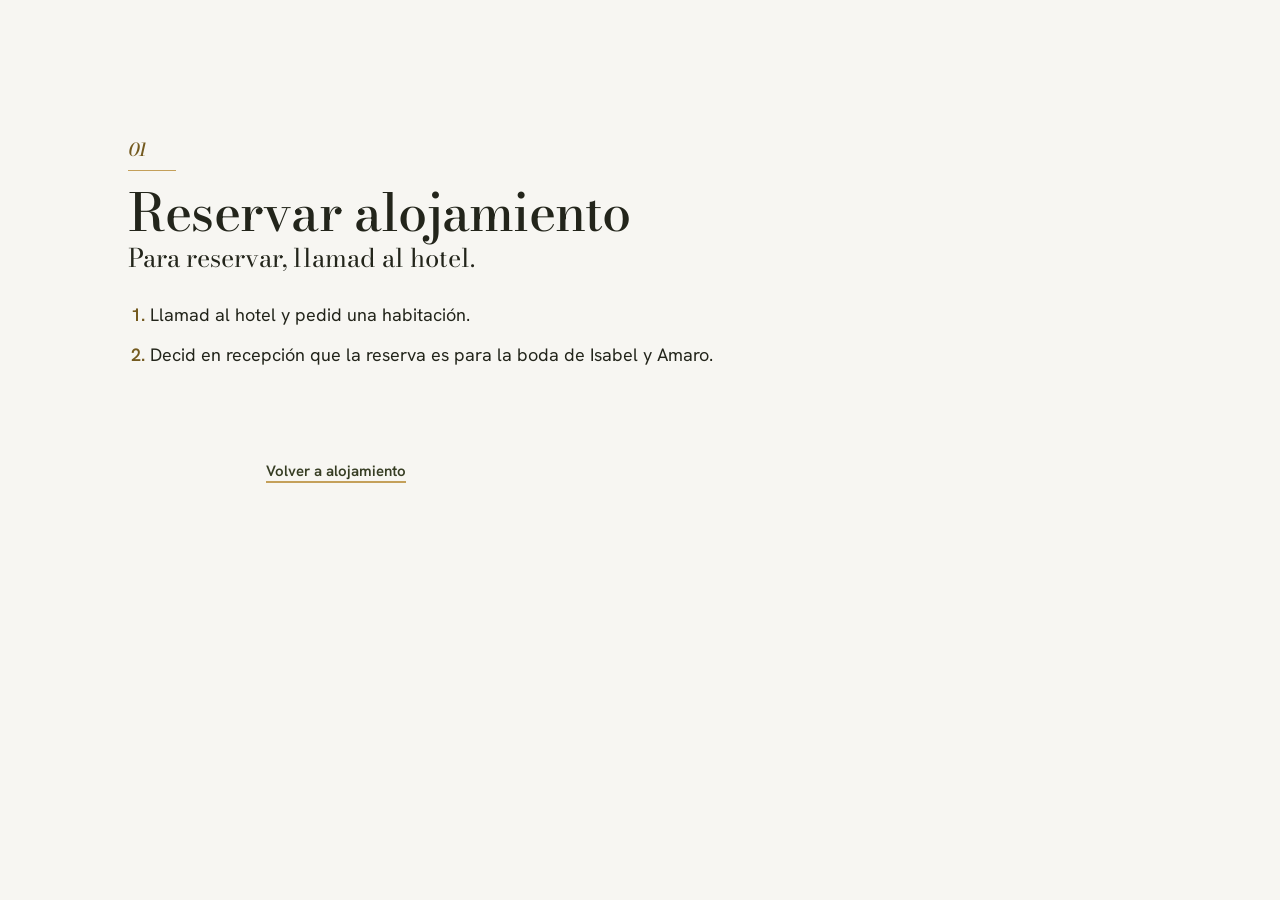
==== reservar.html @ d69db16b "Reservar: página con instrucciones para llamar al hotel; botón Reservar en las tarjetas de prueba" ====
<!doctype html>
<html lang="es">
<head>
<meta charset="utf-8">
<meta name="viewport" content="width=device-width, initial-scale=1, viewport-fit=cover">
<title>Reservar alojamiento · Isabel y Amaro</title>
<meta name="robots" content="noindex, nofollow">
<meta name="theme-color" content="#363d23">
<link rel="icon" href="assets/img/favicon.svg" type="image/svg+xml">
<link rel="preconnect" href="https://fonts.googleapis.com">
<link rel="preconnect" href="https://fonts.gstatic.com" crossorigin>
<link href="https://fonts.googleapis.com/css2?family=Bodoni+Moda:ital,opsz,wght@0,6..96,400..700;1,6..96,400..700&family=Hanken+Grotesk:wght@400;500;600&display=swap" rel="stylesheet">
<link rel="stylesheet" href="assets/css/styles.css">
</head>
<body>
<main class="section">
  <div class="wrap">
    <header class="section__head">
      <h1 class="section__title">Reservar alojamiento</h1>
    </header>

    <div class="section__body">
      <div class="prose">
        <p class="prose__lead">Para reservar, llamad al hotel.</p>
        <ol class="reserva-pasos">
          <li>Llamad al hotel y pedid una habitación.</li>
          <li>Decid en recepción que la reserva es para la boda de Isabel y Amaro.</li>
        </ol>
      </div>

      <p class="rsvp__note"><a class="link" href="index.html#alojamiento">Volver a alojamiento</a></p>
    </div>
  </div>
</main>
</body>
</html>
---- assets/css/styles.css ----
/* ============================================================
   Isabel y Amaro · 2027
   Verde oliva, cal y oro viejo. Portada tipo invitación con un
   arco de inspiración nazarí; olivos como único ornamento.
   ============================================================ */

:root{
  color-scheme: light;

  /* Paleta */
  --olive:      #363d23;   /* verde oliva oscuro: portada, confirmación, pie */
  --olive-soft: #4a5231;
  --leaf:       #6b7442;   /* hojas de olivo sobre fondo claro */
  --leaf-light: #a9b27f;   /* hojas de olivo sobre fondo oscuro */
  --cal:        #f7f6f2;   /* cal blanca: fondo general */
  --cal-tint:   #eceae2;   /* bandas alternas */
  --ink:        #23251b;   /* texto */
  --muted:      #4f4f42;   /* texto secundario */
  --ivory:      #f7f1ea;   /* texto sobre oliva */
  --ivory-soft: #d6d2c0;   /* texto secundario sobre oliva */
  --gold:       #c4a05a;   /* oro viejo: filetes y detalles */
  --gold-light: #d4b46f;   /* oro para texto sobre oliva */
  --gold-text:  #745a1f;   /* oro para texto sobre cal */
  --line:       #d9d5c9;

  /* Tipografía */
  --display: "Bodoni Moda", "Didot", "Bodoni 72", Georgia, serif;
  --sans:    "Hanken Grotesk", system-ui, -apple-system, "Segoe UI", sans-serif;

  /* Escala tipográfica (editorial): Bodoni para titulares y cifras, Hanken para el resto.
     Seis pasos y nada más: etiqueta · pequeño · cuerpo · entradilla · título de ficha · sección */
  --fs-kicker: .8125rem;                          /* etiquetas en versalitas, Hanken 600 */
  --fs-sm:     .9375rem;                          /* notas, direcciones */
  --fs-body:   1.0625rem;                         /* texto corrido */
  --fs-lead:   clamp(1.3rem, 2.2vw, 1.6rem);      /* entradillas, Bodoni */
  --fs-h4:     clamp(1.3rem, 1.9vw, 1.5rem);      /* títulos de ficha, Bodoni */
  --fs-h3:     clamp(1.5rem, 2.4vw, 1.85rem);     /* subtítulos de grupo, Bodoni */
  --fs-h2:     clamp(2.25rem, 4.2vw, 3.25rem);    /* títulos de sección, Bodoni */
  --fs-figure: clamp(2rem, 3.4vw, 2.5rem);        /* horas y precios, Bodoni */
  --radius:    18px;

  /* Métrica */
  --wrap:   1120px;
  --gutter: clamp(1.25rem, 5vw, 3rem);
  --nav-h:  68px;
}

*,*::before,*::after{ box-sizing: border-box; }

html{ scroll-behavior: smooth; scroll-padding-top: var(--nav-h); }
@media (prefers-reduced-motion: reduce){ html{ scroll-behavior: auto; } }

/* Barra de desplazamiento: raíl oliva con tirador dorado, sin flechas */
html{ scrollbar-width: thin; scrollbar-color: var(--gold) var(--olive); }
::-webkit-scrollbar{ width: 9px; height: 9px; }
::-webkit-scrollbar-track{ background: var(--olive); }
::-webkit-scrollbar-thumb{
  background: var(--gold); border-radius: 999px;
  border: 2px solid var(--olive); min-height: 48px;
}
::-webkit-scrollbar-thumb:hover{ background: var(--gold-light); }
::-webkit-scrollbar-button{ display: none; height: 0; width: 0; }
::-webkit-scrollbar-corner{ background: var(--olive); }

body{
  margin: 0;
  background: var(--cal);
  color: var(--ink);
  font-family: var(--sans);
  font-size: 18px;
  line-height: 1.7;
  -webkit-font-smoothing: antialiased;
  text-rendering: optimizeLegibility;
}

img{ max-width: 100%; display: block; }
[hidden]{ display: none !important; }

h1,h2,h3,h4{ font-family: var(--display); font-weight: 500; margin: 0; }
p, ul, dl{ margin: 0; }

/* Bodoni Moda a tamaño óptico grande tiene trazos finísimos que desaparecen:
   fijamos un tamaño óptico bajo para que los remates sean más gruesos. */
h1,h2,h3,h4,.nav__brand,.hero__date,.nav__count strong,.nav__count-today,
.prose__lead,.section__sub,.venue__time,.stay__from strong,.prices dd,.prices__group > dt,
.gift__iban,.firma,.monogram__txt,.footer__names,.section__title::before{
  font-optical-sizing: none;
  font-variation-settings: "opsz" 11;
}
/* Cifras de forma uniforme: horas, precios y cuenta atrás alinean en columna */
.venue__time,.prices dd,.stay__from strong,.nav__count strong{ font-variant-numeric: lining-nums tabular-nums; }

/* Reducir movimiento: también las transiciones de color y giro */
@media (prefers-reduced-motion: reduce){
  *,*::before,*::after{ transition-duration: .01ms !important; animation-duration: .01ms !important; }
}

.sr-only{
  position: absolute; width: 1px; height: 1px; padding: 0; margin: -1px;
  overflow: hidden; clip: rect(0 0 0 0); white-space: nowrap; border: 0;
}

.skip-link{
  position: absolute; left: 1rem; top: -4rem; z-index: 100;
  background: var(--olive); color: #fff; padding: .75rem 1rem;
}
.skip-link:focus{ top: 1rem; }

:focus-visible{ outline: 2px solid var(--gold-text); outline-offset: 3px; }
.on-dark :focus-visible,
.nav:not(.is-stuck) :focus-visible{ outline-color: var(--gold); }

.wrap{ width: 100%; max-width: var(--wrap); margin-inline: auto; padding-inline: var(--gutter); }

/* ============================ NAV ============================ */
.nav{
  position: fixed; inset: 0 0 auto 0; z-index: 50;
  height: var(--nav-h);
  color: var(--ivory);
  border-bottom: 1px solid transparent;
  transition: background-color .3s ease, color .3s ease, border-color .3s ease;
}
.nav.is-stuck{
  background: rgba(247,246,242,.96);
  color: var(--ink);
  border-bottom-color: var(--line);
}
@supports (backdrop-filter: blur(8px)){
  .nav.is-stuck{ background: rgba(247,246,242,.85); backdrop-filter: blur(10px); }
}

.nav__inner{
  height: 100%; max-width: var(--wrap); margin-inline: auto; padding-inline: var(--gutter);
  display: flex; align-items: center; justify-content: space-between; gap: 1.5rem;
}
/* Escritorio: marca | contador + menú | botón. Columnas laterales iguales: el bloque
   central queda siempre en el centro exacto, aparezca o no el botón (que solo se ve
   tras la portada), y comparte línea base con la marca y el botón */
@media (min-width: 1200px){
  .nav__inner{
    display: grid; grid-template-columns: minmax(0, 1fr) auto minmax(0, 1fr);
    align-content: center; align-items: baseline; gap: 1.5rem;
  }
  .nav__inner .nav__right{ display: contents; }
  .nav__brand{ justify-self: start; }
  .nav__inner .nav__menu{ grid-column: 2; align-items: baseline; }
  .nav__cta{ grid-column: 3; justify-self: end; }
}
/* Con la cuenta atrás completa, la cabecera se ensancha para que todo quepa */
@media (min-width: 1360px){ .nav__inner{ max-width: 1360px; } }

.nav__brand{
  font-family: var(--display); font-size: 1.35rem;
  color: inherit; text-decoration: none; white-space: nowrap;
}
.nav__right{ display: flex; align-items: center; gap: 1.75rem; }
.nav__menu{ display: flex; gap: 1.75rem; }
.nav__menu a{
  color: inherit; text-decoration: none; font-size: .92rem; font-weight: 500; white-space: nowrap;
  padding-block: .35rem; border-bottom: 1px solid transparent;
  transition: border-color .2s ease;
}
.nav__menu a:hover,
.nav__menu a.is-active{ border-bottom-color: var(--gold); }

/* Confirmar asistencia, siempre a mano */
.nav__cta{
  color: inherit; text-decoration: none; white-space: nowrap;
  font-size: .88rem; font-weight: 600; letter-spacing: .02em;
  padding: .55rem 1.15rem; border: 1px solid var(--gold); border-radius: 2px;
  transition: background-color .2s ease, color .2s ease, border-color .2s ease, opacity .25s ease, visibility .25s;
}
.nav__cta:hover{ background: var(--gold); border-color: var(--gold); color: var(--olive); }
/* Mientras se ve el botón de la portada, el del menú se oculta para no repetirlo */
.nav.js-cta:not(.has-cta) .nav__cta{ opacity: 0; visibility: hidden; }
.nav.is-stuck .nav__cta{ background: var(--olive); border-color: var(--olive); color: var(--ivory); }
.nav.is-stuck .nav__cta:hover{ background: var(--olive-soft); border-color: var(--olive-soft); }

.nav__toggle{
  display: none; width: 44px; height: 44px; margin-right: -10px;
  background: none; border: 0; color: inherit; cursor: pointer;
  align-items: center; justify-content: center;
}
.nav__toggle-bars,
.nav__toggle-bars::before{
  display: block; width: 22px; height: 1.5px; background: currentColor;
  transition: transform .25s ease;
}
.nav__toggle-bars{ position: relative; top: 4px; }
.nav__toggle-bars::before{ content: ""; position: absolute; top: -8px; left: 0; }
.nav__toggle[aria-expanded="true"] .nav__toggle-bars{ transform: translateY(-4px) rotate(45deg); top: 4px; }
.nav__toggle[aria-expanded="true"] .nav__toggle-bars::before{ transform: translateY(8px) rotate(-90deg); }

/* Cuenta atrás en la cabecera: a la izquierda del menú, con un filete que la separa */
.nav__count{
  display: flex; align-items: center; gap: .9rem; white-space: nowrap; line-height: 1;
  font-size: .82rem; font-weight: 500; letter-spacing: .02em;
  padding-right: 1.75rem; border-right: 1px solid currentColor; border-color: rgba(196,160,90,.6);
  font-variant-numeric: lining-nums tabular-nums;
}
.nav__count-unit{ display: inline-flex; align-items: baseline; gap: .28rem; line-height: 1; }
.nav__count strong{ font-family: var(--display); font-weight: 500; font-size: 1.1rem; line-height: 1; }
.nav__count-today{ font-family: var(--display); font-size: 1rem; }
/* Hasta 1359px solo caben los días */
@media (max-width: 1359px){ .nav__count-unit--sec{ display: none; } }

/* Marca + cuenta atrás + menú + botón necesitan ~1200px: por debajo, hamburguesa */
@media (max-width: 1199px){
  .nav__inner{ gap: 1rem; }
  .nav__brand{ font-size: 1.2rem; }
  .nav__right{ gap: .5rem; }
  .nav__cta{ order: 1; padding: .5rem .9rem; display: inline-flex; align-items: center; min-height: 44px; }
  .nav__cta-long{ display: none; }
  .nav__toggle{ display: inline-flex; order: 2; }
  .nav__menu{
    position: absolute; top: var(--nav-h); left: 0; right: 0;
    flex-direction: column; gap: 0;
    background: var(--cal); color: var(--ink);
    border-bottom: 1px solid var(--line);
    padding: .5rem var(--gutter) 1rem;
    display: none;
  }
  .nav__menu.is-open{ display: flex; }
  .nav__menu a{ padding-block: .9rem; border-bottom: 1px solid var(--line); font-size: 1rem; }
  .nav__menu a:last-child{ border-bottom: 0; }
  /* En el panel, la cuenta atrás es la primera fila */
  .nav__count{
    padding: .9rem 0; border-right: 0; border-bottom: 1px solid var(--line);
    font-size: .95rem; color: var(--muted); flex-wrap: wrap; gap: .3rem .6rem;
  }
  .nav__count strong{ color: var(--ink); font-size: 1.2rem; }
  .nav__count-unit--sec{ display: inline; }
  /* El panel es claro aunque el nav sea transparente: foco en oro oscuro */
  .nav .nav__menu.is-open :focus-visible{ outline-color: var(--gold-text); }
}
/* Móviles muy estrechos: marca y botón más compactos para que quepa el menú */
@media (max-width: 359px){
  .nav__inner{ padding-inline: 1rem; gap: .5rem; }
  .nav__brand{ font-size: 1.05rem; }
  .nav__cta{ padding: .45rem .7rem; font-size: .82rem; }
}

/* ========================== PORTADA ========================== */
.on-dark{ color: var(--ivory); }

/* Portada tipográfica, como una invitación impresa: fondo oliva liso, sin foto
   ni vídeo, un filete fino de tarjeta y el rombo dorado como único motivo.
   Toda la jerarquía la llevan la Bodoni (nombres, fecha) y las versalitas Hanken. */
.hero{
  position: relative; isolation: isolate;
  min-height: 100svh;
  padding: calc(var(--nav-h) + clamp(1.5rem, 5svh, 3rem)) var(--gutter) clamp(2rem, 6svh, 3.5rem);
  display: flex; align-items: flex-end; justify-content: center;
  background-color: var(--olive);
  /* Foto de la pareja con velo oliva para que el texto se lea */
  background-image: linear-gradient(180deg, rgba(54,61,35,.6) 0%, rgba(54,61,35,.7) 50%, rgba(54,61,35,.9) 100%), url("../img/Foto1.jpeg");
  background-size: cover, cover; background-position: center, center 72%;
  overflow: hidden;
}
@media (max-width: 860px){
}
/* Móvil: la foto se amplía en altura para subir las caras y dejar el texto debajo */
@media (max-width: 860px){
  .hero{ background-size: cover, auto 150%; background-position: center, 50% 98%; }
}
/* Página de instrucciones para reservar */
.reserva-pasos{ margin: 1.25rem 0 0; padding-left: 1.4rem; display: grid; gap: .6rem; }
.reserva-pasos li::marker{ color: var(--gold-text); font-weight: 600; }
/* Filete de tarjeta: dos líneas finas a sangre perdida, bajo la cabecera */
.hero::before{
  content: ""; position: absolute; z-index: -1; pointer-events: none;
  inset: var(--nav-h) clamp(.75rem, 2.5vw, 2rem) clamp(.75rem, 2.5vw, 2rem);
  border: 1px solid rgba(196,160,90,.38);
  outline: 1px solid rgba(196,160,90,.16); outline-offset: -6px;
}

.hero__content{
  position: relative; width: 100%; max-width: 46rem;
  display: flex; flex-direction: column; align-items: center; text-align: center;
}

/* Nombres apilados en Bodoni de cartel: a este tamaño se usa el tamaño óptico
   real (trazos finos y contraste alto), al contrario que en el resto de títulos */
.hero__names{
  display: flex; flex-direction: column; align-items: center;
  font-weight: 400; line-height: .9; letter-spacing: -.02em;
  font-size: clamp(3.25rem, min(19vw, 9svh), 7.5rem);
  font-optical-sizing: auto; font-variation-settings: normal;
}
/* Móvil: nombres más pequeños para que no tapen las caras */
@media (max-width: 860px){
  .hero__names{ font-size: clamp(2.6rem, 14vw, 4.25rem); }
}
.hero__name{ display: block; }
.hero__amp{
  display: block; margin-block: .1em .02em;
  font-style: italic; font-size: .4em; line-height: 1; letter-spacing: 0;
  color: var(--gold-light);
}

/* Sello: el rombo dorado entre dos filetes que se desvanecen hacia fuera */
.hero__seal{
  display: flex; align-items: center; gap: .9rem;
  width: min(22rem, 72vw); margin-top: clamp(1.5rem, 4.5svh, 2.75rem);
}
.hero__rule{ flex: 1; height: 1px; background: linear-gradient(to left, var(--gold), rgba(196,160,90,0)); }
.hero__rule + .hero__ramita + .hero__rule{ background: linear-gradient(to right, var(--gold), rgba(196,160,90,0)); }
.hero__ramita{ flex: none; width: clamp(4.5rem, 7vw, 5.5rem); height: auto; color: var(--gold-light); overflow: visible; }

/* Fecha en tres líneas: frases de enlace en versalitas Hanken, la fecha en Bodoni */
.hero__date{
  margin-top: clamp(1.25rem, 4svh, 2.25rem);
  font-family: var(--sans); font-weight: 600; line-height: 1.3;
  font-size: clamp(.75rem, .45rem + .6vw, .875rem); letter-spacing: .24em; text-transform: uppercase;
  color: var(--ivory-soft);
}
.hero__date > span{ display: block; }
.hero__date > span:nth-child(2){
  margin-block: .5em .55em;
  font-family: var(--display); font-weight: 500; text-transform: none; letter-spacing: .01em;
  font-size: clamp(1.6rem, 1rem + 2.4vw, 2.5rem); line-height: 1.1; color: var(--ivory);
  font-optical-sizing: none; font-variation-settings: "opsz" 11;
}

/* Cuenta atrás: vive en la cabecera (ver .nav__count) */

.hero__content .btn{ margin-top: clamp(1.75rem, 5svh, 3rem); }

/* Entrada: los nombres, el rombo que gira hasta su sitio y los filetes que se abren */
@media (prefers-reduced-motion: no-preference){
  .hero__names, .hero__date, .hero .btn{ animation: entrar .8s ease both; }
  .hero__names{ animation-delay: .15s; }
  .hero__ramita{ animation: rombo 1s cubic-bezier(.2,.65,.3,1) .45s both; }
  .hero__rule{ animation: filete .9s cubic-bezier(.2,.65,.3,1) .6s both; transform-origin: right center; }
  .hero__rule + .hero__ramita + .hero__rule{ transform-origin: left center; }
  .hero__date{ animation-delay: .75s; }
  .hero .btn{ animation-delay: .95s; }
}
@keyframes rombo{ from{ opacity: 0; transform: scale(.6) rotate(-45deg); } to{ opacity: 1; transform: none; } }
@keyframes filete{ from{ transform: scaleX(0); } to{ transform: none; } }
@keyframes entrar{ from{ opacity: 0; } to{ opacity: 1; } }

/* ========================== BOTONES ========================== */
.btn{
  display: inline-block; font: inherit; font-weight: 600; font-size: .98rem; letter-spacing: .03em;
  text-decoration: none; cursor: pointer;
  padding: 1rem 2.4rem; border: 1px solid currentColor; border-radius: 2px;
  transition: background-color .2s ease, color .2s ease, border-color .2s ease;
}
.btn--lg{ padding: 1.1rem 2.8rem; font-size: 1.02rem; }
.btn--gold{ background: transparent; color: var(--ivory); border-color: var(--gold); }
.btn--gold:hover{ background: var(--gold); color: var(--olive); }
.btn--solid{ background: var(--gold); color: var(--olive); border-color: var(--gold); }
.btn--solid:hover{ background: var(--gold-light); border-color: var(--gold-light); }
.btn[aria-disabled="true"]{ cursor: default; pointer-events: none; }
.btn--ghost{ background: transparent; color: var(--olive); border-color: var(--olive); }
.btn--ghost:hover{ background: var(--olive); color: var(--cal); }

.link{
  color: var(--olive); font-weight: 600; text-decoration: underline;
  text-decoration-color: var(--gold); text-underline-offset: .3em; text-decoration-thickness: 1.5px;
}
.link:hover{ text-decoration-color: currentColor; }
.on-dark .link{ color: var(--ivory); }

/* ========================== SECCIONES ======================== */
.section{
  --section-bg: var(--cal);
  background: var(--section-bg);
  padding-block: clamp(4.5rem, 11vw, 9rem);
}
.section--tint{ --section-bg: var(--cal-tint); }
.section--olive{ --section-bg: var(--olive); }

/* Composición asimétrica: titular fijo en una columna estrecha a la izquierda,
   contenido a la derecha. Las secciones numeradas como capítulos (01, 02…) */
main{ counter-reset: capitulo; }
.section__grid{
  display: grid; gap: clamp(2.25rem, 6vw, 6rem);
  grid-template-columns: minmax(0, 1fr) minmax(0, 1.6fr);
  align-items: start;
}
.section__head{ position: sticky; top: calc(var(--nav-h) + 2rem); }
.section__title{
  font-size: var(--fs-h2); line-height: 1.05; letter-spacing: -.015em;
  text-wrap: balance; overflow-wrap: break-word;
}
/* Número de capítulo: decorativo, oculto a lectores de pantalla donde se admite */
.section__title::before{
  counter-increment: capitulo;
  content: counter(capitulo, decimal-leading-zero);
  content: counter(capitulo, decimal-leading-zero) / "";
  display: block; margin-bottom: .9rem; padding-bottom: .7rem; width: 3rem;
  border-bottom: 1px solid var(--gold);
  font-family: var(--display); font-style: italic; font-size: 1.125rem; line-height: 1;
  letter-spacing: 0; color: var(--gold-text);
}
.on-dark .section__title::before{ color: var(--gold-light); }
.section__sub{ margin-top: 1.25rem; font-family: var(--display); font-size: 1.25rem; line-height: 1.4; color: var(--olive); }
.section__body > * + *{ margin-top: clamp(3.5rem, 7vw, 5.5rem); }

@media (max-width: 860px){
  .section__grid{ grid-template-columns: 1fr; }
  .section__head{ position: static; }
}

/* Añadir al calendario */
.cal{ margin-top: 1.5rem; font-size: var(--fs-sm); line-height: 2; color: var(--muted); }
.cal .link{ margin-right: 1.1rem; }

/* Subtítulo de grupo dentro de una sección, con filete hasta el borde */
.subhead{
  display: flex; align-items: center; gap: 1.25rem;
  font-size: var(--fs-h3); line-height: 1.2; margin-bottom: 2rem;
}
.subhead::after{ content: ""; flex: 1; height: 1px; background: var(--line); }
.group__intro{ max-width: 60ch; margin-bottom: 2rem; }

.prose{ max-width: 60ch; }
.prose > * + *{ margin-top: 1.5rem; }
.prose__lead{ font-family: var(--display); font-size: var(--fs-lead); line-height: 1.4; }
.on-dark .prose strong{ color: #fff; }
.on-dark .prose__lead strong{ color: var(--gold-light); font-weight: 500; }

/* ========================= BIENVENIDA ======================== */
.letter{ max-width: 44rem; text-align: center; }
.ornament{ display: block; width: 320px; max-width: 100%; height: auto; margin: 0 auto 1.25rem; color: var(--leaf); overflow: visible; }
/* Punto dorado entre las dos ramas */
.ornament__dot{ fill: var(--gold); }
.letter__title{ font-size: var(--fs-h2); line-height: 1.05; letter-spacing: -.015em; }
.letter .prose{ max-width: 36rem; margin: 2rem auto 0; }
/* Tres niveles y dos familias: titular y entradilla en Bodoni, cuerpo en Hanken, firma en Bodoni cursiva */
.letter .prose__lead{ color: var(--olive); line-height: 1.45; }
.letter__body{ font-size: var(--fs-body); line-height: 1.7; color: var(--muted); max-width: 48ch; margin-inline: auto; }
.letter__sign{
  margin-top: 2.5rem; display: flex; justify-content: center; align-items: baseline; gap: 0 1.25rem; flex-wrap: wrap;
}
/* Firmas a mano: la única letra manuscrita de la web, solo para el nombre de los novios */
.firma{
  font-family: "Great Vibes", "Snell Roundhand", "Segoe Script", cursive;
  font-size: 3.2rem; line-height: 1.2; font-weight: 400;
  color: var(--olive);
}
@media (max-width: 480px){ .firma{ font-size: 2.6rem; } }
/* Ramita de olivo entre las dos firmas */
.firma__ramita{ width: 96px; height: auto; color: var(--leaf); flex: none; align-self: center; }
@media (max-width: 480px){ .firma__ramita{ width: 72px; } }

/* ========================= EL GRAN DÍA ======================= */
/* Programa: una ficha por momento. Hora en Bodoni a la izquierda con filete dorado,
   etiqueta en versalitas, título y nota; el botón «Cómo llegar» bajo el texto
   (no en una tercera columna) para que el texto respire */
.venues{ display: grid; }
.venue{
  background: #fbfaf6; border: 1px solid var(--line); border-radius: var(--radius); overflow: hidden;
  box-shadow: 0 14px 30px -24px rgba(54,61,35,.5);
}
.venue__head{
  display: grid; grid-template-columns: auto minmax(0, 1fr); gap: 1.1rem 1.75rem; align-items: start;
  padding: 1.75rem 2rem;
}
.venue__time{
  grid-row: span 2; align-self: stretch;
  font-family: var(--display); font-size: var(--fs-figure); line-height: 1; color: var(--olive);
  padding-right: 1.5rem; border-right: 1px solid var(--gold);
}
.venue--simple .venue__time{ grid-row: auto; }
.venue__when{
  color: var(--gold-text); font-weight: 600; font-size: var(--fs-kicker); line-height: 1.4;
  letter-spacing: .14em; text-transform: uppercase;
}
.venue h3{ font-size: var(--fs-h4); line-height: 1.2; margin-top: .4rem; }
.venue__addr{ color: var(--muted); font-size: var(--fs-sm); line-height: 1.55; margin-top: .45rem; max-width: 52ch; }
.venue__go{ grid-column: 2; justify-self: start; padding: .7rem 1.5rem; white-space: nowrap; }
@media (max-width: 640px){
  /* Móvil: la hora pasa arriba como cifra de apertura y el texto ocupa todo el ancho */
  .venue__head{ grid-template-columns: minmax(0, 1fr); gap: .9rem; padding: 1.5rem 1.25rem; }
  .venue__time, .venue--simple .venue__time{
    grid-row: auto; justify-self: start; align-self: auto;
    padding: 0 0 .6rem; border-right: 0; border-bottom: 1px solid var(--gold);
  }
  .venue__go{ grid-column: 1; justify-self: stretch; text-align: center; }
}
/* Ramita de olivo en flecha entre momentos: más corta, para no partir el ritmo */
.venue-sep{ display: flex; justify-content: center; padding: .5rem 0; color: var(--leaf); }
.venue-sep svg{ width: 30px; height: 74px; overflow: visible; }

/* Mapas: estilo claro y legible, con bordes redondeados */
.map{
  height: 280px; background: #eae7dc;
  border-top: 1px solid var(--line); position: relative; isolation: isolate;
}
.map .maplibregl-canvas{ filter: sepia(.18) saturate(.95) contrast(1.04); }
.map .maplibregl-ctrl-attrib{ font-size: .62rem; border-radius: 10px; }
.map .maplibregl-ctrl-group{ border-radius: 10px; }
.pin{ width: 0; height: 0; }
.pin__dot{
  position: absolute; left: -11px; top: -11px; width: 22px; height: 22px; border-radius: 50%;
  background: var(--gold); border: 4px solid var(--olive); box-shadow: 0 0 0 6px rgba(196,160,90,.4), 0 2px 8px rgba(0,0,0,.35);
}
@media (max-width: 720px){ .map{ height: 260px; } }

/* ========================= VESTIMENTA ======================== */
.attire__code{
  font-family: var(--display); font-size: clamp(1.6rem, 3vw, 2.3rem); line-height: 1.15;
  color: var(--olive); font-optical-sizing: none; font-variation-settings: "opsz" 11;
}
.attire{ display: grid; grid-template-columns: repeat(2, minmax(0, 1fr)); gap: 1.5rem; }
.attire__item:nth-child(n+3){ grid-column: 1 / -1; }
.attire__item{
  background: #fbfaf6; border: 1px solid var(--line); border-radius: var(--radius); padding: 1.75rem 1.6rem;
  box-shadow: 0 1px 0 rgba(255,255,255,.7) inset, 0 10px 30px -18px rgba(54,61,35,.35);
}
.attire__item h3{ font-size: var(--fs-h3); line-height: 1.2; display: flex; align-items: center; gap: .7rem; }
/* Rombo dorado, el mismo motivo que los títulos de sección */
.attire__item h3::before{ content: ""; width: .5rem; height: .5rem; flex: none; background: var(--gold); rotate: 45deg; }
.attire__item p{ color: var(--ink); margin-top: .75rem; font-size: var(--fs-body); line-height: 1.6; }
.attire__item p + p{ margin-top: 1.25rem; padding-top: 1.25rem; border-top: 1px solid var(--line); }
.attire__item p strong{ display: block; font-size: var(--fs-sm); letter-spacing: .14em; text-transform: uppercase; color: var(--gold-text); font-weight: 600; margin-bottom: .3rem; }
@media (max-width: 640px){ .attire{ grid-template-columns: 1fr; gap: 1.75rem; } }

/* ======================== CONFIRMACIÓN ======================= */
/* Preguntas del formulario: columnas con filete dorado encima, sin caja */
.asks{ list-style: none; padding: 0; margin: 2rem 0 0; display: grid; grid-template-columns: repeat(3, minmax(0, 1fr)); gap: 2rem; }
.asks li{
  padding-top: 1.1rem; border-top: 1px solid var(--gold); line-height: 1.5; font-size: var(--fs-body); color: var(--ivory);
}
@media (max-width: 720px){ .asks{ grid-template-columns: 1fr; } }

/* Bloque de acción: separado del texto por una línea dorada */
.rsvp{
  display: flex; flex-direction: column; align-items: flex-start; gap: 1rem;
  margin-top: 2.75rem; padding-top: 2.25rem; border-top: 1px solid rgba(212,180,111,.35);
}
.rsvp .btn{ align-self: stretch; text-align: center; margin-bottom: .25rem; }
.rsvp__note{ font-size: var(--fs-sm); color: var(--ivory-soft); width: min(100%, 52ch); align-self: center; text-align: center; }

/* =================== ALOJAMIENTO Y TRANSPORTE ================ */
/* Pasos del trayecto: una línea dorada los une y cada uno tiene su rombo */
.travel{ display: grid; grid-template-columns: repeat(2, minmax(0, 1fr)); gap: 2.5rem 3rem; }
.travel__item{ position: relative; padding-left: 1.75rem; border-left: 1px solid var(--gold); }
.travel__item::before{
  content: ""; position: absolute; left: -.34rem; top: .4rem;
  width: .6rem; height: .6rem; background: var(--gold); rotate: 45deg;
}
.travel__item h4{ font-size: var(--fs-h4); line-height: 1.25; }
.travel__item p{ color: var(--muted); margin-top: .5rem; line-height: 1.6; }
@media (max-width: 640px){ .travel{ grid-template-columns: 1fr; gap: 1.75rem; } }

/* Fichas de alojamiento: mismo lenguaje que las del programa (radio, filete, sombra) */
.stays{ display: grid; gap: 2rem; }
.stay--card{
  border: 1px solid var(--line); background: #fbfaf6;
  border-radius: var(--radius); overflow: hidden;
  box-shadow: 0 14px 30px -24px rgba(54,61,35,.5);
}
.carousel{ position: relative; background: var(--olive); }
.carousel__track{
  list-style: none; margin: 0; padding: 0; display: flex; overflow-x: auto;
  scroll-snap-type: x mandatory; scrollbar-width: none; overscroll-behavior-x: contain;
}
.carousel__track::-webkit-scrollbar{ display: none; }
.carousel__slide{ flex: 0 0 100%; scroll-snap-align: center; aspect-ratio: 16 / 10; }
.carousel__slide img{ width: 100%; height: 100%; object-fit: cover; display: block; }
.carousel__btn{
  position: absolute; top: 50%; translate: 0 -50%; width: 2.75rem; height: 2.75rem; border: 0; border-radius: 50%;
  background: rgba(247,246,242,.92); color: var(--olive); display: grid; place-items: center; padding: 0; cursor: pointer;
  box-shadow: 0 1px 6px rgba(0,0,0,.3);
}
.carousel__placeholder{
  width: 100%; height: 100%; display: grid; place-items: center;
  background: linear-gradient(135deg, var(--olive-soft), var(--olive)); color: var(--ivory-soft); font-size: .9rem; letter-spacing: .08em; text-transform: uppercase;
}
.carousel__btn:hover{ background: #fff; }
.carousel__btn--prev{ left: .6rem; }
.carousel__btn--next{ right: .6rem; }
.carousel__btn[disabled]{ opacity: .35; cursor: default; }
/* Sobre la foto el oro oscuro no se ve: foco claro y por dentro del marco */
.carousel :focus-visible{ outline: 2px solid var(--gold-light); outline-offset: -4px; }
.carousel__btn:focus-visible{ outline-color: var(--olive); outline-offset: 2px; }
.carousel__dots{
  position: absolute; left: 50%; bottom: .6rem; translate: -50% 0; display: flex; align-items: center;
  padding-inline: .35rem; border-radius: 999px; background: rgba(35,37,27,.55);
}
.carousel__dot{
  width: 1.75rem; height: 1.75rem; padding: 0; border: 0; background: none; cursor: pointer;
  display: grid; place-items: center;
}
.carousel__dot::before{ content: ""; width: .5rem; height: .5rem; border-radius: 50%; background: rgba(255,255,255,.55); transition: background .2s, scale .2s; }
.carousel__dot[aria-current="true"]::before{ background: #fff; scale: 1.25; }
@media (pointer: coarse){ .carousel__dot{ width: 2.75rem; height: 2.75rem; } }

.stay__info{ padding: 1.75rem 2rem 2rem; display: grid; gap: 1.25rem; }
.stay__top{ display: flex; justify-content: space-between; align-items: flex-start; gap: 1.5rem; }
.stay__top h4{ font-size: var(--fs-h4); line-height: 1.2; }
.stay__desc{ margin-top: .45rem; max-width: 34ch; color: var(--muted); font-size: var(--fs-sm); line-height: 1.55; }
/* Precio de apertura: etiqueta en versalitas, cifra en Bodoni */
.stay__from{
  display: grid; justify-items: end; text-align: right; flex: none; color: var(--gold-text);
  font-size: var(--fs-kicker); font-weight: 600; letter-spacing: .14em; text-transform: uppercase; line-height: 1.3;
}
.stay__from strong{ font-family: var(--display); font-weight: 500; font-size: var(--fs-figure); line-height: 1.1; letter-spacing: 0; color: var(--olive); text-transform: none; }

.stay__more{ border-block: 1px solid var(--line); }
.stay__more summary{
  display: flex; align-items: center; justify-content: space-between; gap: 1rem; min-height: 3rem; cursor: pointer;
  list-style: none; font-weight: 600; color: var(--ink);
}
.stay__more summary::-webkit-details-marker{ display: none; }
.stay__more summary svg{ flex: none; color: var(--gold-text); transition: rotate .25s; }
.stay__more[open] summary svg{ rotate: 180deg; }
.stay__more summary:hover span{ text-decoration: underline; text-decoration-color: var(--gold); text-underline-offset: .25em; }

.prices{ margin: .25rem 0 0; display: grid; }
.prices dt, .prices dd{ margin: 0; }
.prices__row{ display: flex; justify-content: space-between; align-items: baseline; gap: 1.5rem; padding-block: .7rem; border-top: 1px solid var(--line); }
.prices__row:first-child{ border-top: 0; }
.prices__row dt{ color: var(--ink); }
.prices__row small{ display: block; color: var(--muted); font-size: var(--fs-sm); margin-top: .1rem; }
.prices__row dd{ font-family: var(--display); font-size: 1.3rem; font-weight: 500; white-space: nowrap; color: var(--olive); }
.prices__group{ padding-top: .85rem; border-top: 1px solid var(--line); }
.prices__group > dt{ font-weight: 600; color: var(--ink); }
.prices__sub{ margin: .35rem 0 0; padding-left: 1rem; border-left: 2px solid var(--gold); }
.prices__sub .prices__row{ padding-block: .45rem; border-top: 0; }
.prices__note{ margin: .5rem 0 1rem; font-size: var(--fs-sm); color: var(--muted); }

.stay__actions{ display: grid; grid-template-columns: repeat(2, minmax(0, 1fr)); gap: .75rem; }
@media (max-width: 480px){ .stay__actions{ grid-template-columns: 1fr; } }
.stay .stay__go{
  justify-self: stretch; display: flex; align-items: center; justify-content: center; gap: .55rem;
  min-height: 3rem; padding: .7rem 1.25rem; border-color: var(--line); background: var(--cal-tint);
}
.stay .stay__go svg{ color: var(--gold-text); flex: none; transition: color .2s; }
.stay .stay__go[aria-disabled="true"]{ opacity: .55; }
.stay .stay__go:hover{ background: var(--olive); border-color: var(--olive); color: var(--cal); }
.stay .stay__go:hover svg{ color: var(--gold-light); }
@media (max-width: 480px){
  .stay__info{ padding: 1.5rem 1.25rem 1.5rem; }
  .stay__top{ flex-direction: column; gap: .75rem; }
  .stay__from{ justify-items: start; text-align: left; grid-template-columns: auto auto; column-gap: .5rem; align-items: baseline; }
}
@media (max-width: 640px){ .carousel__slide{ aspect-ratio: 4 / 3; } }

/* =========================== REGALO ========================== */
/* Tarjeta de regalo: oliva con doble filete dorado, como la portada */
.gift{
  position: relative; max-width: 40rem; margin-inline: auto; width: 100%;
  background: var(--olive); color: var(--ivory); border-radius: var(--radius);
  padding: clamp(2.25rem, 5vw, 3.25rem) clamp(1.5rem, 4vw, 2.75rem);
  display: flex; flex-direction: column; align-items: center; text-align: center;
  box-shadow: 0 18px 40px -22px rgba(54,61,35,.6);
}
/* Filete interior: segundo marco dorado, más fino, dentro de la tarjeta */
.gift::after{
  content: ""; position: absolute; inset: 12px; border: 1px solid rgba(212,180,111,.45);
  border-radius: calc(var(--radius) - 6px); pointer-events: none;
}
.gift__label{ color: var(--gold-light); font-weight: 600; font-size: var(--fs-kicker); letter-spacing: .16em; text-transform: uppercase; }
.gift__label::before{ content: ""; display: block; width: .5rem; height: .5rem; margin: 0 auto 1.1rem; background: var(--gold); rotate: 45deg; }
.gift__iban{
  font-family: var(--display); font-size: clamp(1.25rem, 2.6vw, 1.65rem);
  line-height: 1.3; letter-spacing: .03em; margin-top: .4rem; color: var(--ivory);
  font-variant-numeric: lining-nums tabular-nums;
  text-wrap: balance;   /* en móvil, dos líneas iguales en vez de una suelta */
}
@media (min-width: 640px){ .gift__iban{ white-space: nowrap; } }
.gift__meta{ display: grid; gap: .3rem; margin: 1.25rem 0 1.75rem; font-size: var(--fs-sm); justify-items: center; }
.gift__meta div{ display: flex; gap: .4rem; }
.gift__meta dt{ color: var(--ivory-soft); }
.gift__meta dt::after{ content: ":"; }
.gift__meta dd{ margin: 0; font-weight: 600; }
.gift__actions{ display: flex; flex-wrap: wrap; align-items: center; justify-content: center; gap: .75rem 1.25rem; }
.gift .btn--ghost{ color: var(--gold-light); border-color: var(--gold); }
.gift .btn--ghost:hover{ background: var(--gold); color: var(--olive); border-color: var(--gold); }
.gift__hint{ font-size: var(--fs-sm); font-weight: 600; color: var(--gold-light); }

/* ========================= PREGUNTAS ========================= */
.faq{ border-top: 2px solid var(--olive); }
.faq__item{ border-bottom: 1px solid var(--line); }
.faq__item summary{
  list-style: none; cursor: pointer;
  display: flex; justify-content: space-between; align-items: center; gap: 1.5rem;
  padding-block: 1.35rem; min-height: 44px;
  font-size: var(--fs-body); font-weight: 600; line-height: 1.45;
  transition: color .2s ease;
}
.faq__item summary:hover{ color: var(--olive-soft); }
.faq__item summary::-webkit-details-marker{ display: none; }
.faq__item summary::after{
  content: ""; flex: none; width: 12px; height: 12px;
  border-right: 1.5px solid var(--olive); border-bottom: 1.5px solid var(--olive);
  transform: rotate(45deg) translateY(-3px);
  transition: transform .25s ease;
}
.faq__item[open] summary::after{ transform: rotate(-135deg) translateY(-3px); }
.faq__answer{ padding-bottom: 1.5rem; max-width: 58ch; }
.faq__answer p{ color: var(--muted); }

/* ============================= PIE ============================ */
.footer{
  background: var(--olive); text-align: center;
  padding: clamp(4rem, 9vw, 6rem) var(--gutter) clamp(2.5rem, 5vw, 3.5rem);
}

/* Ramas de olivo simplificadas (ornamento de bienvenida y escudo del pie): hoja plana
   translúcida con delineado fino y unas pocas olivas pequeñas; el color lo da el contenedor */
.rama-tallo{ fill: none; stroke: currentColor; stroke-opacity: .75; stroke-width: 1.1px; stroke-linecap: round; stroke-linejoin: round; vector-effect: non-scaling-stroke; }
.rama-hoja{ fill: currentColor; fill-opacity: .3; stroke: currentColor; stroke-opacity: .8; stroke-width: .8px; stroke-linejoin: round; vector-effect: non-scaling-stroke; }
.rama-rabo{ fill: none; stroke: currentColor; stroke-opacity: .75; stroke-width: .9px; stroke-linecap: round; vector-effect: non-scaling-stroke; }
.rama-fruto{ fill: #566862; stroke: currentColor; stroke-opacity: .7; stroke-width: .7px; vector-effect: non-scaling-stroke; }

/* Escudo: monograma entre dos ramas de olivo */
.crest{ display: flex; align-items: center; justify-content: center; gap: .6rem; margin-bottom: 1.75rem; }
.crest__rama{ width: 74px; height: auto; color: var(--leaf-light); }
.crest__rama--espejo{ transform: scaleX(-1); }
.monogram{
  position: relative; width: 104px; height: 104px; flex: none;
  display: flex; align-items: center; justify-content: center;
  font-family: var(--display); font-size: 1.45rem; line-height: 1; letter-spacing: -.02em;
  color: var(--ivory);
}
/* La estrella de ocho puntas de la portada, en pequeño */
.monogram__star{ position: absolute; inset: 0; width: 100%; height: 100%; overflow: visible; }
.monogram__star rect{ fill: none; stroke: var(--gold); stroke-width: 1.4px; vector-effect: non-scaling-stroke; }
.monogram__star-fina rect{ stroke-width: .8px; opacity: .5; }
.monogram__txt{ position: relative; }
.monogram__txt span{ color: var(--gold-light); font-size: .85em; margin-inline: .05em; }

.footer__names{ font-family: var(--display); font-size: clamp(2.2rem, 6vw, 3.4rem); line-height: 1.1; }
.footer__date{ margin-top: .75rem; }
.footer__thanks{ margin-top: 1.5rem; color: var(--gold-light); }
.footer__credit{
  max-width: 28rem; margin: 3rem auto 0; padding-top: 1.5rem;
  border-top: 1px solid rgba(196,160,90,.25);
  font-size: .88rem; color: var(--ivory-soft);
}
.footer__credit a{ color: var(--ivory); text-decoration: underline; text-decoration-color: var(--gold); text-underline-offset: .25em; }
.footer__credit a:hover{ text-decoration-color: var(--ivory); }

/* ======================= PANTALLAS TÁCTILES =================== */
/* Enlaces sueltos con zona de toque de al menos 44px de alto */
@media (pointer: coarse){
  .cal .link, .rsvp__note .link, .footer__credit a{
    display: inline-block; padding-block: .65rem; line-height: 1.5;
  }
  .cal{ line-height: 1.6; }
}

/* ========================== IMPRESIÓN ========================= */
@media print{
  .hero::before, .hero__seal,
  .nav, .skip-link, .maps, .cal, .hero .btn, .rsvp .btn, #copyIban{ display: none; }
  .hero, .section, .footer{ background: none; color: #000; min-height: 0; }
  .deco, .crest{ display: none; }
  .on-dark, .on-dark .prose strong, .on-dark .link{ color: #000; }
  .section__head{ position: static; }
  .faq__item summary::after{ display: none; }
}

/* ========================= CURSOR ============================ */
/* Flecha de rama de olivo con arras. Solo en ratón: en móvil y tablet no se aplica. */
@media (hover: hover) and (pointer: fine){
  html{ cursor: url("../img/cursor.svg") 2 2, auto; }
  /* !important: varias reglas de componentes (.btn, .carousel__btn…) ya traen cursor: pointer y ganarían por especificidad */
  a, button, summary, label, [role="button"], .btn, .carousel__btn, .carousel__dot, .carousel__track{ cursor: url("../img/cursor-mano.svg") 11 2, pointer !important; }
  .carousel__btn[disabled], .btn[aria-disabled="true"]{ cursor: default !important; }
}
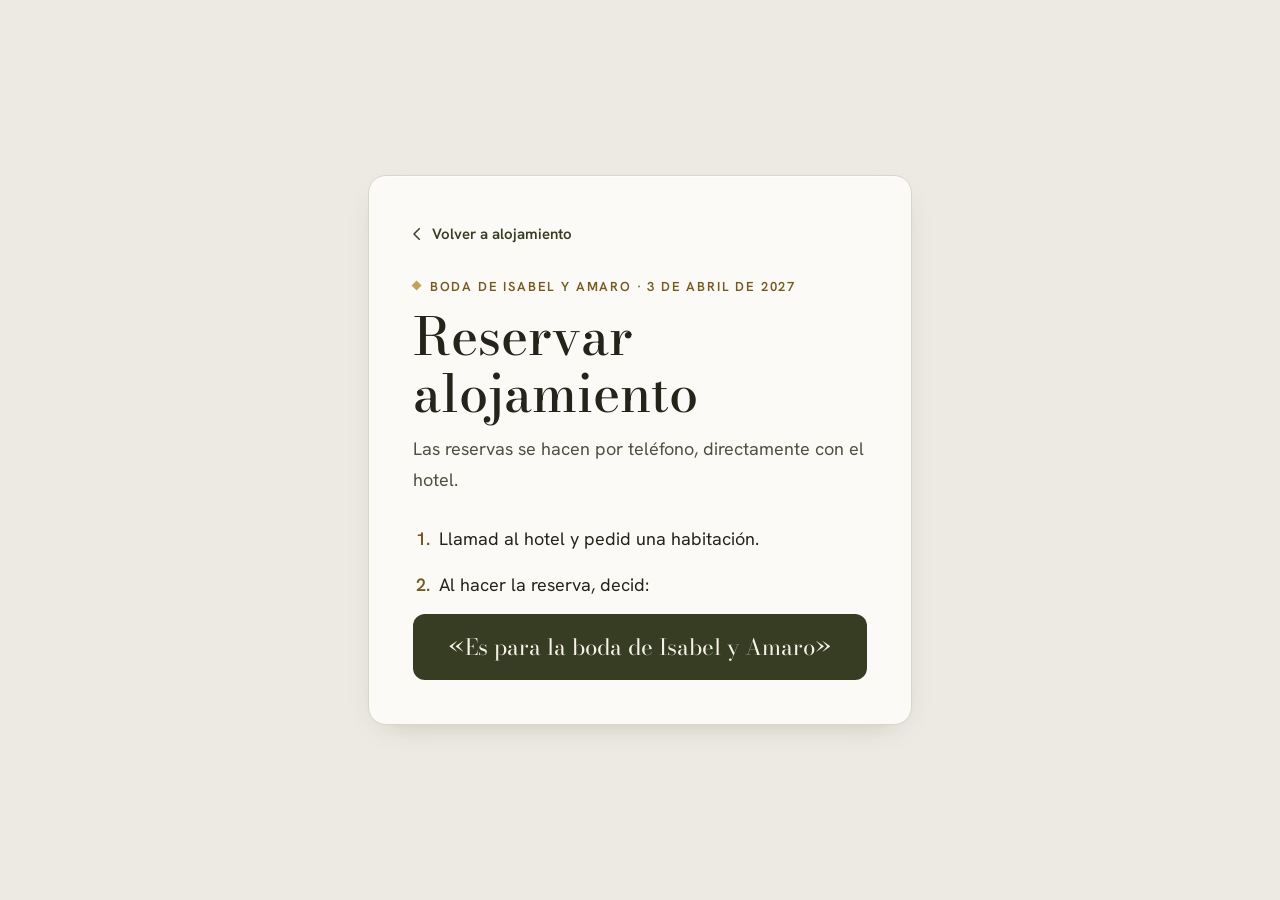
==== commit 7531bf96: "Página de reserva rediseñada: frase para el hotel destacada, volver arriba y botón a la web del hote" ====
--- a/reservar.html
+++ b/reservar.html
@@ -13,24 +13,27 @@
 <link rel="stylesheet" href="assets/css/styles.css">
 </head>
 <body>
-<main class="section">
-  <div class="wrap">
-    <header class="section__head">
-      <h1 class="section__title">Reservar alojamiento</h1>
-    </header>
+<main class="reserva">
+  <div class="reserva__card">
+    <a class="reserva__back" href="index.html#alojamiento"><svg viewBox="0 0 24 24" width="18" height="18" aria-hidden="true" focusable="false"><path d="M15 5l-7 7 7 7" fill="none" stroke="currentColor" stroke-width="2" stroke-linecap="round" stroke-linejoin="round"/></svg>Volver a alojamiento</a>
 
-    <div class="section__body">
-      <div class="prose">
-        <p class="prose__lead">Para reservar, llamad al hotel.</p>
-        <ol class="reserva-pasos">
-          <li>Llamad al hotel y pedid una habitación.</li>
-          <li>Decid en recepción que la reserva es para la boda de Isabel y Amaro.</li>
-        </ol>
-      </div>
+    <p class="reserva__kicker"><span class="reserva__rombo" aria-hidden="true"></span>Boda de Isabel y Amaro · 3 de abril de 2027</p>
+    <h1 class="reserva__title">Reservar alojamiento</h1>
+    <p class="reserva__lead">Las reservas se hacen por teléfono, directamente con el hotel.</p>
 
-      <p class="rsvp__note"><a class="link" href="index.html#alojamiento">Volver a alojamiento</a></p>
-    </div>
+    <ol class="reserva-pasos">
+      <li>Llamad al hotel y pedid una habitación.</li>
+      <li>Al hacer la reserva, decid:
+        <p class="reserva__frase">«Es para la boda de Isabel y Amaro»</p>
+      </li>
+    </ol>
+
+    <a class="btn btn--solid reserva__web" id="reservaWeb" href="https://www.brozhostel.es/" target="_blank" rel="noopener" hidden>Ir a la web del hotel</a>
   </div>
+  <script>
+    // Si se llega desde Broz Hostel, se muestra el botón a su web
+    if (new URLSearchParams(location.search).get('hotel') === 'broz') document.getElementById('reservaWeb').hidden = false;
+  </script>
 </main>
 </body>
 </html>
--- a/assets/css/styles.css
+++ b/assets/css/styles.css
@@ -263,9 +263,35 @@
 @media (max-width: 860px){
   .hero{ background-size: cover, auto 150%; background-position: center, 50% 98%; }
 }
-/* Página de instrucciones para reservar */
-.reserva-pasos{ margin: 1.25rem 0 0; padding-left: 1.4rem; display: grid; gap: .6rem; }
+/* Página de instrucciones para reservar. La frase que hay que decir por teléfono
+   es el elemento principal: un bloque oliva, como un código de reserva de grupo */
+.reserva{ min-height: 100svh; display: grid; place-items: center; padding: 2rem var(--gutter); background: var(--cal-tint); }
+.reserva__card{
+  width: 100%; max-width: 34rem; padding: clamp(1.75rem, 5vw, 2.75rem);
+  background: #fbfaf6; border: 1px solid var(--line); border-radius: var(--radius);
+  box-shadow: 0 1px 0 rgba(255,255,255,.7) inset, 0 10px 30px -18px rgba(54,61,35,.35);
+}
+.reserva__back{
+  display: inline-flex; align-items: center; gap: .35rem; min-height: 44px; margin: -.5rem 0 1.25rem -.3rem;
+  color: var(--olive); font-weight: 600; font-size: var(--fs-sm); text-decoration: none;
+}
+.reserva__back:hover span, .reserva__back:hover{ text-decoration: underline; text-decoration-color: var(--gold); text-underline-offset: .25em; }
+.reserva__kicker{
+  display: flex; align-items: flex-start; gap: .6rem;
+  color: var(--gold-text); font-size: var(--fs-kicker); font-weight: 600; letter-spacing: .14em; text-transform: uppercase;
+}
+.reserva__rombo{ width: .45rem; height: .45rem; flex: none; margin-top: .45em; background: var(--gold); rotate: 45deg; }
+.reserva__title{ margin-top: .6rem; font-size: var(--fs-h2); line-height: 1.1; }
+.reserva__lead{ margin-top: .75rem; color: var(--muted); }
+.reserva-pasos{ margin: 1.75rem 0 0; padding-left: 1.4rem; display: grid; gap: 1rem; }
+.reserva-pasos li{ padding-left: .2rem; }
 .reserva-pasos li::marker{ color: var(--gold-text); font-weight: 600; }
+.reserva__frase{
+  margin: .85rem 0 0 -1.6rem; padding: 1.1rem 1.25rem; text-align: center;
+  background: var(--olive); color: var(--ivory); border-radius: calc(var(--radius) - 6px);
+  font-family: var(--display); font-size: clamp(1.15rem, 3.4vw, 1.4rem); line-height: 1.35;
+}
+.reserva .reserva__web{ display: block; margin-top: 2rem; text-align: center; }
 /* Filete de tarjeta: dos líneas finas a sangre perdida, bajo la cabecera */
 .hero::before{
   content: ""; position: absolute; z-index: -1; pointer-events: none;
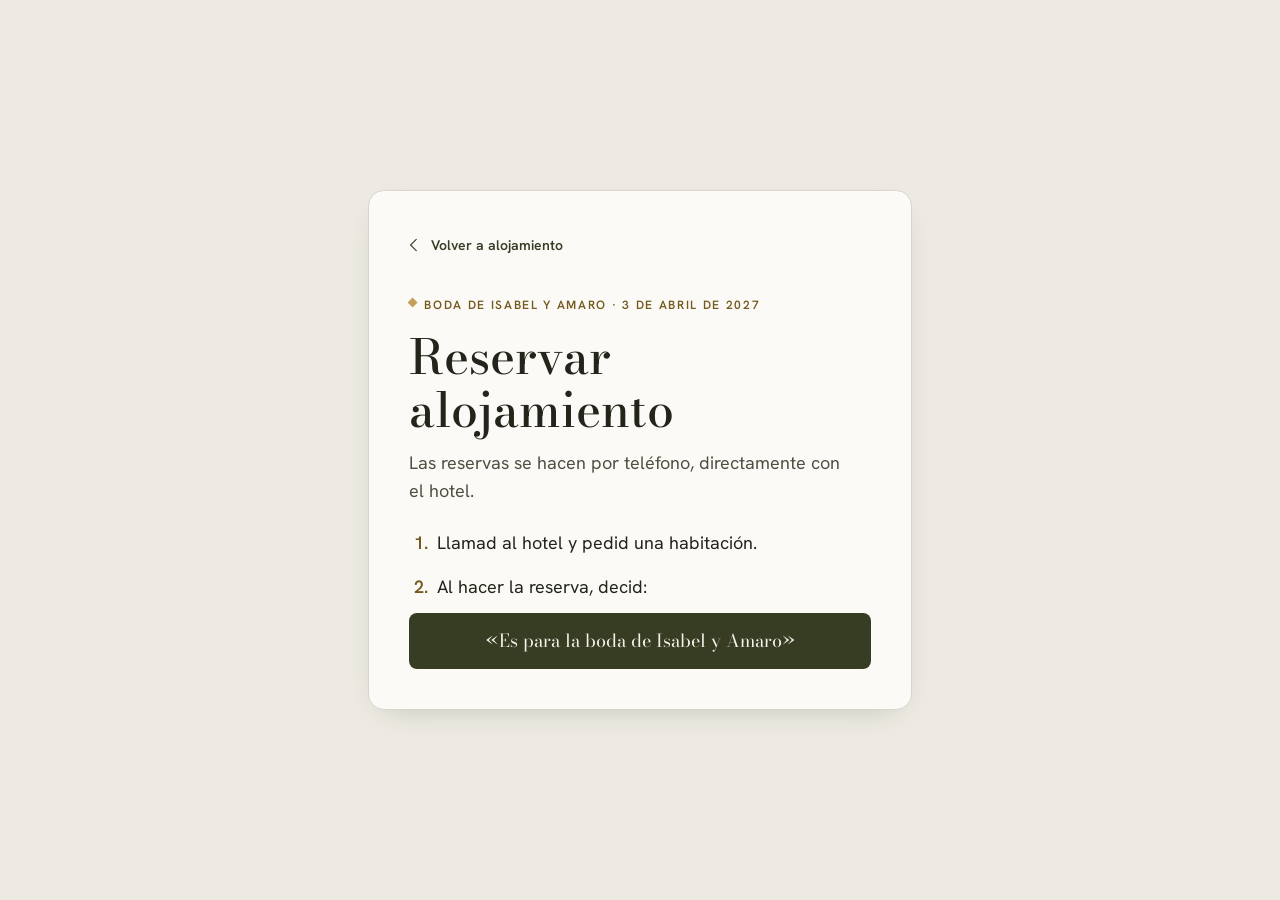
==== commit 536017fd: "Aplicar la skill landing-page-design: escala tipográfica y de espaciado, estados y 404 - Tipos y esp" ====
--- a/reservar.html
+++ b/reservar.html
@@ -4,18 +4,19 @@
 <meta charset="utf-8">
 <meta name="viewport" content="width=device-width, initial-scale=1, viewport-fit=cover">
 <title>Reservar alojamiento · Isabel y Amaro</title>
+<meta name="description" content="Cómo reservar habitación para la boda de Isabel y Amaro: llamad al hotel y decid la frase de la boda.">
 <meta name="robots" content="noindex, nofollow">
 <meta name="theme-color" content="#363d23">
 <link rel="icon" href="assets/img/favicon.svg" type="image/svg+xml">
 <link rel="preconnect" href="https://fonts.googleapis.com">
 <link rel="preconnect" href="https://fonts.gstatic.com" crossorigin>
-<link href="https://fonts.googleapis.com/css2?family=Bodoni+Moda:ital,opsz,wght@0,6..96,400..700;1,6..96,400..700&family=Hanken+Grotesk:wght@400;500;600&display=swap" rel="stylesheet">
+<link href="https://fonts.googleapis.com/css2?family=Bodoni+Moda:opsz,wght@6..96,400..700&family=Hanken+Grotesk:wght@400;500;600&display=swap" rel="stylesheet">
 <link rel="stylesheet" href="assets/css/styles.css">
 </head>
 <body>
 <main class="reserva">
   <div class="reserva__card">
-    <a class="reserva__back" href="index.html#alojamiento"><svg viewBox="0 0 24 24" width="18" height="18" aria-hidden="true" focusable="false"><path d="M15 5l-7 7 7 7" fill="none" stroke="currentColor" stroke-width="2" stroke-linecap="round" stroke-linejoin="round"/></svg>Volver a alojamiento</a>
+    <a class="reserva__back" href="index.html#alojamiento"><svg viewBox="0 0 256 256" width="18" height="18" fill="currentColor" aria-hidden="true" focusable="false"><path d="M165.66,202.34a8,8,0,0,1-11.32,11.32l-80-80a8,8,0,0,1,0-11.32l80-80a8,8,0,0,1,11.32,11.32L91.31,128Z"/></svg>Volver a alojamiento</a>
 
     <p class="reserva__kicker"><span class="reserva__rombo" aria-hidden="true"></span>Boda de Isabel y Amaro · 3 de abril de 2027</p>
     <h1 class="reserva__title">Reservar alojamiento</h1>
@@ -28,7 +29,7 @@
       </li>
     </ol>
 
-    <a class="btn btn--solid reserva__web" id="reservaWeb" href="https://www.brozhostel.es/" target="_blank" rel="noopener" hidden>Ir a la web del hotel</a>
+    <a class="btn btn--solid reserva__web" id="reservaWeb" href="https://www.brozhostel.es/" target="_blank" rel="noopener" hidden>Abrir la web del hotel</a>
   </div>
   <script>
     // Si se llega desde Broz Hostel, se muestra el botón a su web
--- a/assets/css/styles.css
+++ b/assets/css/styles.css
@@ -29,21 +29,54 @@
 
   /* Escala tipográfica (editorial): Bodoni para titulares y cifras, Hanken para el resto.
      Seis pasos y nada más: etiqueta · pequeño · cuerpo · entradilla · título de ficha · sección */
-  --fs-kicker: .8125rem;                          /* etiquetas en versalitas, Hanken 600 */
-  --fs-sm:     .9375rem;                          /* notas, direcciones */
-  --fs-body:   1.0625rem;                         /* texto corrido */
-  --fs-lead:   clamp(1.3rem, 2.2vw, 1.6rem);      /* entradillas, Bodoni */
-  --fs-h4:     clamp(1.3rem, 1.9vw, 1.5rem);      /* títulos de ficha, Bodoni */
-  --fs-h3:     clamp(1.5rem, 2.4vw, 1.85rem);     /* subtítulos de grupo, Bodoni */
-  --fs-h2:     clamp(2.25rem, 4.2vw, 3.25rem);    /* títulos de sección, Bodoni */
-  --fs-figure: clamp(2rem, 3.4vw, 2.5rem);        /* horas y precios, Bodoni */
-  --radius:    18px;
+  --fs-kicker: .75rem;     /* text-xs: etiquetas en versalitas, Hanken 600 */
+  --fs-sm:     .875rem;    /* text-sm: notas, direcciones */
+  --fs-body:   1rem;       /* text-base: texto corrido */
+  --fs-lead:   1.25rem;    /* text-xl: entradillas, Bodoni */
+  --fs-h4:     1.25rem;    /* text-xl: títulos de ficha, Bodoni */
+  --fs-h3:     1.5rem;     /* text-2xl: subtítulos de grupo, Bodoni */
+  --fs-h2:     2.25rem;    /* text-4xl: títulos de sección, Bodoni */
+  --fs-figure: 1.875rem;   /* text-3xl: horas y precios, Bodoni */
+  --radius:    16px;   /* rounded-2xl */
+
+  /* Escala de espaciado (B2). Márgenes, rellenos, huecos y desplazamientos
+     salen SOLO de aquí: nada entre medias ni fuera de la tabla */
+  --sp-0:   0;
+  --sp-25:  2px;
+  --sp-50:  4px;
+  --sp-75:  8px;
+  --sp-100: 12px;
+  --sp-200: 16px;
+  --sp-300: 24px;
+  --sp-400: 32px;
+  --sp-500: 40px;
+  --sp-600: 48px;
+  --sp-700: 64px;
+  --sp-800: 80px;
+  --sp-900: 96px;
+  /* Ritmo del documento: cambia por escalones de la tabla, nunca con clamp() */
+  --section-pad: var(--sp-700);   /* relleno vertical de cada sección */
+  --stack:       var(--sp-700);   /* separación entre bloques de una sección */
+  --grid-gap:    var(--sp-500);   /* titular ↔ contenido */
+  --card-pad:    var(--sp-300);   /* relleno interior de las fichas */
+  --ease:      cubic-bezier(0.32,0.72,0,1);   /* única curva de movimiento */
 
   /* Métrica */
   --wrap:   1120px;
-  --gutter: clamp(1.25rem, 5vw, 3rem);
+  --gutter: var(--sp-300);
   --nav-h:  68px;
 }
+/* Desde tableta, los pasos de Tailwind suben un escalón */
+@media (min-width: 768px){
+  :root{
+    --fs-lead: 1.5rem; --fs-h2: 3rem;
+    --gutter: var(--sp-600); --section-pad: var(--sp-900); --stack: var(--sp-800); --card-pad: var(--sp-400);
+  }
+}
+/* Con dos columnas, el titular se separa más del contenido */
+@media (min-width: 861px){ :root{ --grid-gap: var(--sp-700); } }
+@media (min-width: 1200px){ :root{ --grid-gap: var(--sp-900); } }
+@media (max-width: 359px){ :root{ --gutter: var(--sp-200); } }
 
 *,*::before,*::after{ box-sizing: border-box; }
 
@@ -67,8 +100,8 @@
   background: var(--cal);
   color: var(--ink);
   font-family: var(--sans);
-  font-size: 18px;
-  line-height: 1.7;
+  font-size: 1.125rem;
+  line-height: 1.75rem;
   -webkit-font-smoothing: antialiased;
   text-rendering: optimizeLegibility;
 }
@@ -76,8 +109,9 @@
 img{ max-width: 100%; display: block; }
 [hidden]{ display: none !important; }
 
-h1,h2,h3,h4{ font-family: var(--display); font-weight: 500; margin: 0; }
+h1,h2,h3,h4{ font-family: var(--display); font-weight: 500; margin: 0; text-wrap: balance; }
 p, ul, dl{ margin: 0; }
+p{ text-wrap: pretty; }
 
 /* Bodoni Moda a tamaño óptico grande tiene trazos finísimos que desaparecen:
    fijamos un tamaño óptico bajo para que los remates sean más gruesos. */
@@ -101,13 +135,15 @@
 }
 
 .skip-link{
-  position: absolute; left: 1rem; top: -4rem; z-index: 100;
-  background: var(--olive); color: #fff; padding: .75rem 1rem;
-}
-.skip-link:focus{ top: 1rem; }
-
-:focus-visible{ outline: 2px solid var(--gold-text); outline-offset: 3px; }
+  position: absolute; left: var(--sp-200); top: calc(-1 * var(--sp-700)); z-index: 100;
+  background: var(--olive); color: #fff; padding: var(--sp-100) var(--sp-200);
+}
+.skip-link:focus{ top: var(--sp-200); }
+
+/* Foco: anillo visible en todos los fondos (B9). Oro oscuro sobre cal, oro claro sobre oliva */
+:focus-visible{ outline: 2px solid var(--gold-text); outline-offset: var(--sp-50); }
 .on-dark :focus-visible,
+.gift :focus-visible,
 .nav:not(.is-stuck) :focus-visible{ outline-color: var(--gold); }
 
 .wrap{ width: 100%; max-width: var(--wrap); margin-inline: auto; padding-inline: var(--gutter); }
@@ -118,7 +154,7 @@
   height: var(--nav-h);
   color: var(--ivory);
   border-bottom: 1px solid transparent;
-  transition: background-color .3s ease, color .3s ease, border-color .3s ease;
+  transition: background-color .3s var(--ease), color .3s var(--ease), border-color .3s var(--ease);
 }
 .nav.is-stuck{
   background: rgba(247,246,242,.96);
@@ -131,7 +167,7 @@
 
 .nav__inner{
   height: 100%; max-width: var(--wrap); margin-inline: auto; padding-inline: var(--gutter);
-  display: flex; align-items: center; justify-content: space-between; gap: 1.5rem;
+  display: flex; align-items: center; justify-content: space-between; gap: var(--sp-300);
 }
 /* Escritorio: marca | contador + menú | botón. Columnas laterales iguales: el bloque
    central queda siempre en el centro exacto, aparezca o no el botón (que solo se ve
@@ -139,7 +175,7 @@
 @media (min-width: 1200px){
   .nav__inner{
     display: grid; grid-template-columns: minmax(0, 1fr) auto minmax(0, 1fr);
-    align-content: center; align-items: baseline; gap: 1.5rem;
+    align-content: center; align-items: baseline; gap: var(--sp-300);
   }
   .nav__inner .nav__right{ display: contents; }
   .nav__brand{ justify-self: start; }
@@ -150,25 +186,28 @@
 @media (min-width: 1360px){ .nav__inner{ max-width: 1360px; } }
 
 .nav__brand{
-  font-family: var(--display); font-size: 1.35rem;
+  font-family: var(--display); font-size: 1.25rem;
   color: inherit; text-decoration: none; white-space: nowrap;
-}
-.nav__right{ display: flex; align-items: center; gap: 1.75rem; }
-.nav__menu{ display: flex; gap: 1.75rem; }
+  transition: opacity .2s var(--ease);
+}
+.nav__brand:hover{ opacity: .75; }
+.nav__right{ display: flex; align-items: center; gap: var(--sp-300); }
+.nav__menu{ display: flex; gap: var(--sp-300); }
 .nav__menu a{
-  color: inherit; text-decoration: none; font-size: .92rem; font-weight: 500; white-space: nowrap;
-  padding-block: .35rem; border-bottom: 1px solid transparent;
-  transition: border-color .2s ease;
+  color: inherit; text-decoration: none; font-size: .875rem; font-weight: 500; white-space: nowrap;
+  padding-block: var(--sp-50); border-bottom: 1px solid transparent;
+  transition: border-color .2s var(--ease), transform .2s var(--ease);
 }
 .nav__menu a:hover,
 .nav__menu a.is-active{ border-bottom-color: var(--gold); }
+.nav__menu a:active, .nav__brand:active{ transform: translateY(1px); }
 
 /* Confirmar asistencia, siempre a mano */
 .nav__cta{
   color: inherit; text-decoration: none; white-space: nowrap;
-  font-size: .88rem; font-weight: 600; letter-spacing: .02em;
-  padding: .55rem 1.15rem; border: 1px solid var(--gold); border-radius: 2px;
-  transition: background-color .2s ease, color .2s ease, border-color .2s ease, opacity .25s ease, visibility .25s;
+  font-size: .875rem; font-weight: 600; letter-spacing: .02em;
+  padding: var(--sp-75) var(--sp-100); border: 1px solid var(--gold); border-radius: 2px;
+  transition: background-color .2s var(--ease), color .2s var(--ease), border-color .2s var(--ease), opacity .25s var(--ease), visibility .25s var(--ease), transform .2s var(--ease);
 }
 .nav__cta:hover{ background: var(--gold); border-color: var(--gold); color: var(--olive); }
 /* Mientras se ve el botón de la portada, el del menú se oculta para no repetirlo */
@@ -177,14 +216,17 @@
 .nav.is-stuck .nav__cta:hover{ background: var(--olive-soft); border-color: var(--olive-soft); }
 
 .nav__toggle{
-  display: none; width: 44px; height: 44px; margin-right: -10px;
+  display: none; width: 44px; height: 44px; margin-right: calc(-1 * var(--sp-100));
   background: none; border: 0; color: inherit; cursor: pointer;
   align-items: center; justify-content: center;
-}
+  transition: opacity .2s var(--ease), transform .2s var(--ease);
+}
+.nav__toggle:hover{ opacity: .75; }
+.nav__toggle:active{ transform: translateY(1px); }
 .nav__toggle-bars,
 .nav__toggle-bars::before{
   display: block; width: 22px; height: 1.5px; background: currentColor;
-  transition: transform .25s ease;
+  transition: transform .25s var(--ease);
 }
 .nav__toggle-bars{ position: relative; top: 4px; }
 .nav__toggle-bars::before{ content: ""; position: absolute; top: -8px; left: 0; }
@@ -193,23 +235,23 @@
 
 /* Cuenta atrás en la cabecera: a la izquierda del menú, con un filete que la separa */
 .nav__count{
-  display: flex; align-items: center; gap: .9rem; white-space: nowrap; line-height: 1;
-  font-size: .82rem; font-weight: 500; letter-spacing: .02em;
-  padding-right: 1.75rem; border-right: 1px solid currentColor; border-color: rgba(196,160,90,.6);
+  display: flex; align-items: center; gap: var(--sp-100); white-space: nowrap; line-height: 1;
+  font-size: .75rem; font-weight: 500; letter-spacing: .02em;
+  padding-right: var(--sp-300); border-right: 1px solid currentColor; border-color: rgba(196,160,90,.6);
   font-variant-numeric: lining-nums tabular-nums;
 }
-.nav__count-unit{ display: inline-flex; align-items: baseline; gap: .28rem; line-height: 1; }
-.nav__count strong{ font-family: var(--display); font-weight: 500; font-size: 1.1rem; line-height: 1; }
+.nav__count-unit{ display: inline-flex; align-items: baseline; gap: var(--sp-50); line-height: 1; }
+.nav__count strong{ font-family: var(--display); font-weight: 500; font-size: 1rem; line-height: 1; }
 .nav__count-today{ font-family: var(--display); font-size: 1rem; }
 /* Hasta 1359px solo caben los días */
 @media (max-width: 1359px){ .nav__count-unit--sec{ display: none; } }
 
 /* Marca + cuenta atrás + menú + botón necesitan ~1200px: por debajo, hamburguesa */
 @media (max-width: 1199px){
-  .nav__inner{ gap: 1rem; }
-  .nav__brand{ font-size: 1.2rem; }
-  .nav__right{ gap: .5rem; }
-  .nav__cta{ order: 1; padding: .5rem .9rem; display: inline-flex; align-items: center; min-height: 44px; }
+  .nav__inner{ gap: var(--sp-200); }
+  .nav__brand{ font-size: 1.25rem; }
+  .nav__right{ gap: var(--sp-75); }
+  .nav__cta{ order: 1; display: inline-flex; align-items: center; min-height: 44px; }
   .nav__cta-long{ display: none; }
   .nav__toggle{ display: inline-flex; order: 2; }
   .nav__menu{
@@ -217,27 +259,28 @@
     flex-direction: column; gap: 0;
     background: var(--cal); color: var(--ink);
     border-bottom: 1px solid var(--line);
-    padding: .5rem var(--gutter) 1rem;
+    padding: var(--sp-75) var(--gutter) var(--sp-200);
     display: none;
   }
   .nav__menu.is-open{ display: flex; }
-  .nav__menu a{ padding-block: .9rem; border-bottom: 1px solid var(--line); font-size: 1rem; }
+  .nav__menu a{ padding-block: var(--sp-200); border-bottom: 1px solid var(--line); font-size: 1rem; }
+  .nav__menu a:hover{ color: var(--olive-soft); }
   .nav__menu a:last-child{ border-bottom: 0; }
   /* En el panel, la cuenta atrás es la primera fila */
   .nav__count{
-    padding: .9rem 0; border-right: 0; border-bottom: 1px solid var(--line);
-    font-size: .95rem; color: var(--muted); flex-wrap: wrap; gap: .3rem .6rem;
+    padding: var(--sp-200) 0; border-right: 0; border-bottom: 1px solid var(--line);
+    font-size: .875rem; color: var(--muted); flex-wrap: wrap; gap: var(--sp-50) var(--sp-75);
   }
-  .nav__count strong{ color: var(--ink); font-size: 1.2rem; }
+  .nav__count strong{ color: var(--ink); font-size: 1.125rem; }
   .nav__count-unit--sec{ display: inline; }
   /* El panel es claro aunque el nav sea transparente: foco en oro oscuro */
   .nav .nav__menu.is-open :focus-visible{ outline-color: var(--gold-text); }
 }
 /* Móviles muy estrechos: marca y botón más compactos para que quepa el menú */
 @media (max-width: 359px){
-  .nav__inner{ padding-inline: 1rem; gap: .5rem; }
-  .nav__brand{ font-size: 1.05rem; }
-  .nav__cta{ padding: .45rem .7rem; font-size: .82rem; }
+  .nav__inner{ padding-inline: var(--sp-200); gap: var(--sp-75); }
+  .nav__brand{ font-size: 1rem; }
+  .nav__cta{ padding-inline: var(--sp-75); font-size: .75rem; }
 }
 
 /* ========================== PORTADA ========================== */
@@ -249,59 +292,68 @@
 .hero{
   position: relative; isolation: isolate;
   min-height: 100svh;
-  padding: calc(var(--nav-h) + clamp(1.5rem, 5svh, 3rem)) var(--gutter) clamp(2rem, 6svh, 3.5rem);
+  padding: calc(var(--nav-h) + var(--sp-300)) var(--gutter) var(--sp-500);
   display: flex; align-items: flex-end; justify-content: center;
   background-color: var(--olive);
   /* Foto de la pareja con velo oliva para que el texto se lea */
-  background-image: linear-gradient(180deg, rgba(54,61,35,.6) 0%, rgba(54,61,35,.7) 50%, rgba(54,61,35,.9) 100%), url("../img/Foto1.jpeg");
-  background-size: cover, cover; background-position: center, center 72%;
+  background-image: url("../img/Foto1.jpeg");
+  background-size: cover; background-position: center 72%;
+  /* Velo oliva plano, sin degradado, para que el texto se lea */
+  box-shadow: inset 0 0 0 100vmax rgba(54,61,35,.72);
   overflow: hidden;
-}
-@media (max-width: 860px){
 }
 /* Móvil: la foto se amplía en altura para subir las caras y dejar el texto debajo */
 @media (max-width: 860px){
-  .hero{ background-size: cover, auto 150%; background-position: center, 50% 98%; }
+  .hero{ background-size: auto 150%; background-position: 50% 98%; }
 }
 /* Página de instrucciones para reservar. La frase que hay que decir por teléfono
    es el elemento principal: un bloque oliva, como un código de reserva de grupo */
-.reserva{ min-height: 100svh; display: grid; place-items: center; padding: 2rem var(--gutter); background: var(--cal-tint); }
+.reserva{ min-height: 100svh; display: grid; place-items: center; padding: var(--sp-400) var(--gutter); background: var(--cal-tint); }
 .reserva__card{
-  width: 100%; max-width: 34rem; padding: clamp(1.75rem, 5vw, 2.75rem);
+  width: 100%; max-width: 34rem; padding: var(--sp-300);
   background: #fbfaf6; border: 1px solid var(--line); border-radius: var(--radius);
   box-shadow: 0 1px 0 rgba(255,255,255,.7) inset, 0 10px 30px -18px rgba(54,61,35,.35);
 }
 .reserva__back{
-  display: inline-flex; align-items: center; gap: .35rem; min-height: 44px; margin: -.5rem 0 1.25rem -.3rem;
+  display: inline-flex; align-items: center; gap: var(--sp-75); min-height: 44px;
+  margin: calc(-1 * var(--sp-75)) 0 var(--sp-300) calc(-1 * var(--sp-50));
   color: var(--olive); font-weight: 600; font-size: var(--fs-sm); text-decoration: none;
+  transition: transform .2s var(--ease);
 }
 .reserva__back:hover span, .reserva__back:hover{ text-decoration: underline; text-decoration-color: var(--gold); text-underline-offset: .25em; }
+.reserva__back:active{ transform: translateY(1px); }
 .reserva__kicker{
-  display: flex; align-items: flex-start; gap: .6rem;
+  display: flex; align-items: flex-start; gap: var(--sp-75);
   color: var(--gold-text); font-size: var(--fs-kicker); font-weight: 600; letter-spacing: .14em; text-transform: uppercase;
 }
-.reserva__rombo{ width: .45rem; height: .45rem; flex: none; margin-top: .45em; background: var(--gold); rotate: 45deg; }
-.reserva__title{ margin-top: .6rem; font-size: var(--fs-h2); line-height: 1.1; }
-.reserva__lead{ margin-top: .75rem; color: var(--muted); }
-.reserva-pasos{ margin: 1.75rem 0 0; padding-left: 1.4rem; display: grid; gap: 1rem; }
-.reserva-pasos li{ padding-left: .2rem; }
+.reserva__rombo{ width: .45rem; height: .45rem; flex: none; margin-top: var(--sp-75); background: var(--gold); rotate: 45deg; }
+.reserva__title{ margin-top: var(--sp-100); font-size: var(--fs-h2); line-height: 1.1; }
+.reserva__lead{ margin-top: var(--sp-100); color: var(--muted); }
+.reserva-pasos{ margin: var(--sp-300) 0 0; padding-left: var(--sp-300); display: grid; gap: var(--sp-200); }
+.reserva-pasos li{ padding-left: var(--sp-50); }
 .reserva-pasos li::marker{ color: var(--gold-text); font-weight: 600; }
 .reserva__frase{
-  margin: .85rem 0 0 -1.6rem; padding: 1.1rem 1.25rem; text-align: center;
-  background: var(--olive); color: var(--ivory); border-radius: calc(var(--radius) - 6px);
-  font-family: var(--display); font-size: clamp(1.15rem, 3.4vw, 1.4rem); line-height: 1.35;
-}
-.reserva .reserva__web{ display: block; margin-top: 2rem; text-align: center; }
+  /* Sangría negativa = relleno de la lista + del punto: la frase ocupa todo el ancho */
+  margin: var(--sp-100) 0 0 calc(-1 * (var(--sp-300) + var(--sp-50))); padding: var(--sp-200) var(--sp-300); text-align: center;
+  background: var(--olive); color: var(--ivory); border-radius: 8px;
+  font-family: var(--display); font-size: 1.125rem; line-height: 1.35;
+}
+.reserva .reserva__web{ display: flex; margin-top: var(--sp-400); }
+@media (min-width: 640px){ .reserva__card{ padding: var(--sp-500); } }
+/* Texto seleccionado: dorado con verde oliva, en lugar del azul del navegador */
+::selection{ background: var(--gold-light); color: var(--olive); }
+
 /* Filete de tarjeta: dos líneas finas a sangre perdida, bajo la cabecera */
 .hero::before{
   content: ""; position: absolute; z-index: -1; pointer-events: none;
-  inset: var(--nav-h) clamp(.75rem, 2.5vw, 2rem) clamp(.75rem, 2.5vw, 2rem);
+  inset: var(--nav-h) var(--sp-100) var(--sp-100);
   border: 1px solid rgba(196,160,90,.38);
-  outline: 1px solid rgba(196,160,90,.16); outline-offset: -6px;
-}
+  outline: 1px solid rgba(196,160,90,.16); outline-offset: calc(-1 * var(--sp-75));
+}
+@media (min-width: 768px){ .hero::before{ inset: var(--nav-h) var(--sp-400) var(--sp-400); } }
 
 .hero__content{
-  position: relative; width: 100%; max-width: 46rem;
+  position: relative; width: 100%; max-width: 680px;
   display: flex; flex-direction: column; align-items: center; text-align: center;
 }
 
@@ -310,54 +362,60 @@
 .hero__names{
   display: flex; flex-direction: column; align-items: center;
   font-weight: 400; line-height: .9; letter-spacing: -.02em;
-  font-size: clamp(3.25rem, min(19vw, 9svh), 7.5rem);
+  font-size: 3rem;
   font-optical-sizing: auto; font-variation-settings: normal;
 }
-/* Móvil: nombres más pequeños para que no tapen las caras */
-@media (max-width: 860px){
-  .hero__names{ font-size: clamp(2.6rem, 14vw, 4.25rem); }
+/* Desde tableta, los nombres pasan a text-8xl … text-6xl según el ancho */
+@media (min-width: 768px){
+  .hero__names{ font-size: 6rem; }
 }
 .hero__name{ display: block; }
 .hero__amp{
-  display: block; margin-block: .1em .02em;
-  font-style: italic; font-size: .4em; line-height: 1; letter-spacing: 0;
+  display: block; margin-block: var(--sp-50) 0;
+  font-style: normal; font-size: .4em; line-height: 1; letter-spacing: 0;
   color: var(--gold-light);
 }
 
 /* Sello: el rombo dorado entre dos filetes que se desvanecen hacia fuera */
 .hero__seal{
-  display: flex; align-items: center; gap: .9rem;
-  width: min(22rem, 72vw); margin-top: clamp(1.5rem, 4.5svh, 2.75rem);
-}
-.hero__rule{ flex: 1; height: 1px; background: linear-gradient(to left, var(--gold), rgba(196,160,90,0)); }
-.hero__rule + .hero__ramita + .hero__rule{ background: linear-gradient(to right, var(--gold), rgba(196,160,90,0)); }
+  display: flex; align-items: center; gap: var(--sp-200);
+  width: min(22rem, 72vw); margin-top: var(--sp-300);
+}
+.hero__rule{ flex: 1; height: 1px; background: rgba(196,160,90,.7); }
 .hero__ramita{ flex: none; width: clamp(4.5rem, 7vw, 5.5rem); height: auto; color: var(--gold-light); overflow: visible; }
 
 /* Fecha en tres líneas: frases de enlace en versalitas Hanken, la fecha en Bodoni */
 .hero__date{
-  margin-top: clamp(1.25rem, 4svh, 2.25rem);
+  margin-top: var(--sp-300);
   font-family: var(--sans); font-weight: 600; line-height: 1.3;
-  font-size: clamp(.75rem, .45rem + .6vw, .875rem); letter-spacing: .24em; text-transform: uppercase;
+  font-size: .75rem; letter-spacing: .24em; text-transform: uppercase;
   color: var(--ivory-soft);
 }
 .hero__date > span{ display: block; }
 .hero__date > span:nth-child(2){
-  margin-block: .5em .55em;
+  margin-block: var(--sp-100);
   font-family: var(--display); font-weight: 500; text-transform: none; letter-spacing: .01em;
-  font-size: clamp(1.6rem, 1rem + 2.4vw, 2.5rem); line-height: 1.1; color: var(--ivory);
+  font-size: 1.5rem; line-height: 2rem; color: var(--ivory);
   font-optical-sizing: none; font-variation-settings: "opsz" 11;
 }
 
 /* Cuenta atrás: vive en la cabecera (ver .nav__count) */
 
-.hero__content .btn{ margin-top: clamp(1.75rem, 5svh, 3rem); }
+.hero__content .btn{ margin-top: var(--sp-400); }
+@media (min-width: 768px){
+  .hero{ padding-top: calc(var(--nav-h) + var(--sp-600)); padding-bottom: var(--sp-600); }
+  .hero__seal{ margin-top: var(--sp-500); }
+  .hero__date{ margin-top: var(--sp-400); font-size: .875rem; }
+  .hero__date > span:nth-child(2){ margin-block: var(--sp-200); font-size: 2.25rem; line-height: 2.5rem; }
+  .hero__content .btn{ margin-top: var(--sp-600); }
+}
 
 /* Entrada: los nombres, el rombo que gira hasta su sitio y los filetes que se abren */
 @media (prefers-reduced-motion: no-preference){
-  .hero__names, .hero__date, .hero .btn{ animation: entrar .8s ease both; }
+  .hero__names, .hero__date, .hero .btn{ animation: entrar .8s var(--ease) both; }
   .hero__names{ animation-delay: .15s; }
-  .hero__ramita{ animation: rombo 1s cubic-bezier(.2,.65,.3,1) .45s both; }
-  .hero__rule{ animation: filete .9s cubic-bezier(.2,.65,.3,1) .6s both; transform-origin: right center; }
+  .hero__ramita{ animation: rombo 1s var(--ease) .45s both; }
+  .hero__rule{ animation: filete .9s var(--ease) .6s both; transform-origin: right center; }
   .hero__rule + .hero__ramita + .hero__rule{ transform-origin: left center; }
   .hero__date{ animation-delay: .75s; }
   .hero .btn{ animation-delay: .95s; }
@@ -367,33 +425,42 @@
 @keyframes entrar{ from{ opacity: 0; } to{ opacity: 1; } }
 
 /* ========================== BOTONES ========================== */
+/* Botón principal (B2): 8px arriba y abajo, 12px a los lados. La altura mínima de
+   44px es la zona de toque del móvil; el texto queda centrado dentro */
 .btn{
-  display: inline-block; font: inherit; font-weight: 600; font-size: .98rem; letter-spacing: .03em;
+  display: inline-flex; align-items: center; justify-content: center; gap: var(--sp-75);
+  min-height: 44px; text-align: center;
+  font: inherit; font-weight: 600; font-size: 1rem; line-height: 1.5rem; letter-spacing: .03em;
   text-decoration: none; cursor: pointer;
-  padding: 1rem 2.4rem; border: 1px solid currentColor; border-radius: 2px;
-  transition: background-color .2s ease, color .2s ease, border-color .2s ease;
-}
-.btn--lg{ padding: 1.1rem 2.8rem; font-size: 1.02rem; }
+  padding: var(--sp-75) var(--sp-100); border: 1px solid currentColor; border-radius: 2px;
+  transition: background-color .2s var(--ease), color .2s var(--ease), border-color .2s var(--ease), opacity .2s var(--ease), transform .2s var(--ease);
+}
+/* El botón de confirmar es el más importante: más alto, mismo relleno */
+.btn--lg{ min-height: var(--sp-600); }
 .btn--gold{ background: transparent; color: var(--ivory); border-color: var(--gold); }
 .btn--gold:hover{ background: var(--gold); color: var(--olive); }
 .btn--solid{ background: var(--gold); color: var(--olive); border-color: var(--gold); }
 .btn--solid:hover{ background: var(--gold-light); border-color: var(--gold-light); }
-.btn[aria-disabled="true"]{ cursor: default; pointer-events: none; }
+/* Deshabilitado: se ve apagado, no reacciona y no se puede pulsar (B9) */
+.btn[aria-disabled="true"]{ cursor: default; pointer-events: none; opacity: .55; }
 .btn--ghost{ background: transparent; color: var(--olive); border-color: var(--olive); }
 .btn--ghost:hover{ background: var(--olive); color: var(--cal); }
+/* Respuesta física al pulsar, como un botón de verdad */
+.btn:active, .nav__cta:active, .carousel__btn:active{ transform: scale(.98); }
 
 .link{
   color: var(--olive); font-weight: 600; text-decoration: underline;
   text-decoration-color: var(--gold); text-underline-offset: .3em; text-decoration-thickness: 1.5px;
 }
 .link:hover{ text-decoration-color: currentColor; }
+.link:active{ position: relative; top: 1px; }
 .on-dark .link{ color: var(--ivory); }
 
 /* ========================== SECCIONES ======================== */
 .section{
   --section-bg: var(--cal);
   background: var(--section-bg);
-  padding-block: clamp(4.5rem, 11vw, 9rem);
+  padding-block: var(--section-pad);
 }
 .section--tint{ --section-bg: var(--cal-tint); }
 .section--olive{ --section-bg: var(--olive); }
@@ -402,11 +469,11 @@
    contenido a la derecha. Las secciones numeradas como capítulos (01, 02…) */
 main{ counter-reset: capitulo; }
 .section__grid{
-  display: grid; gap: clamp(2.25rem, 6vw, 6rem);
+  display: grid; gap: var(--grid-gap);
   grid-template-columns: minmax(0, 1fr) minmax(0, 1.6fr);
   align-items: start;
 }
-.section__head{ position: sticky; top: calc(var(--nav-h) + 2rem); }
+.section__head{ position: sticky; top: calc(var(--nav-h) + var(--sp-400)); }
 .section__title{
   font-size: var(--fs-h2); line-height: 1.05; letter-spacing: -.015em;
   text-wrap: balance; overflow-wrap: break-word;
@@ -416,14 +483,14 @@
   counter-increment: capitulo;
   content: counter(capitulo, decimal-leading-zero);
   content: counter(capitulo, decimal-leading-zero) / "";
-  display: block; margin-bottom: .9rem; padding-bottom: .7rem; width: 3rem;
+  display: block; margin-bottom: var(--sp-200); padding-bottom: var(--sp-100); width: 3rem;
   border-bottom: 1px solid var(--gold);
-  font-family: var(--display); font-style: italic; font-size: 1.125rem; line-height: 1;
+  font-family: var(--display); font-style: normal; font-size: 1.125rem; line-height: 1;
   letter-spacing: 0; color: var(--gold-text);
 }
 .on-dark .section__title::before{ color: var(--gold-light); }
-.section__sub{ margin-top: 1.25rem; font-family: var(--display); font-size: 1.25rem; line-height: 1.4; color: var(--olive); }
-.section__body > * + *{ margin-top: clamp(3.5rem, 7vw, 5.5rem); }
+.section__sub{ margin-top: var(--sp-200); font-family: var(--display); font-size: 1.25rem; line-height: 1.4; color: var(--olive); }
+.section__body > * + *{ margin-top: var(--stack); }
 
 @media (max-width: 860px){
   .section__grid{ grid-template-columns: 1fr; }
@@ -431,43 +498,43 @@
 }
 
 /* Añadir al calendario */
-.cal{ margin-top: 1.5rem; font-size: var(--fs-sm); line-height: 2; color: var(--muted); }
-.cal .link{ margin-right: 1.1rem; }
+.cal{ margin-top: var(--sp-300); font-size: var(--fs-sm); line-height: 2; color: var(--muted); }
+.cal .link{ margin-right: var(--sp-200); }
 
 /* Subtítulo de grupo dentro de una sección, con filete hasta el borde */
 .subhead{
-  display: flex; align-items: center; gap: 1.25rem;
-  font-size: var(--fs-h3); line-height: 1.2; margin-bottom: 2rem;
+  display: flex; align-items: center; gap: var(--sp-200);
+  font-size: var(--fs-h3); line-height: 1.2; margin-bottom: var(--sp-400);
 }
 .subhead::after{ content: ""; flex: 1; height: 1px; background: var(--line); }
-.group__intro{ max-width: 60ch; margin-bottom: 2rem; }
+.group__intro{ max-width: 60ch; margin-bottom: var(--sp-400); }
 
 .prose{ max-width: 60ch; }
-.prose > * + *{ margin-top: 1.5rem; }
+.prose > * + *{ margin-top: var(--sp-300); }
 .prose__lead{ font-family: var(--display); font-size: var(--fs-lead); line-height: 1.4; }
 .on-dark .prose strong{ color: #fff; }
 .on-dark .prose__lead strong{ color: var(--gold-light); font-weight: 500; }
 
 /* ========================= BIENVENIDA ======================== */
 .letter{ max-width: 44rem; text-align: center; }
-.ornament{ display: block; width: 320px; max-width: 100%; height: auto; margin: 0 auto 1.25rem; color: var(--leaf); overflow: visible; }
+.ornament{ display: block; width: 320px; max-width: 100%; height: auto; margin: 0 auto var(--sp-300); color: var(--leaf); overflow: visible; }
 /* Punto dorado entre las dos ramas */
 .ornament__dot{ fill: var(--gold); }
 .letter__title{ font-size: var(--fs-h2); line-height: 1.05; letter-spacing: -.015em; }
-.letter .prose{ max-width: 36rem; margin: 2rem auto 0; }
-/* Tres niveles y dos familias: titular y entradilla en Bodoni, cuerpo en Hanken, firma en Bodoni cursiva */
+.letter .prose{ max-width: 36rem; margin: var(--sp-400) auto 0; }
+/* Tres niveles y dos familias: titular y entradilla en Bodoni, cuerpo en Hanken, firma manuscrita */
 .letter .prose__lead{ color: var(--olive); line-height: 1.45; }
 .letter__body{ font-size: var(--fs-body); line-height: 1.7; color: var(--muted); max-width: 48ch; margin-inline: auto; }
 .letter__sign{
-  margin-top: 2.5rem; display: flex; justify-content: center; align-items: baseline; gap: 0 1.25rem; flex-wrap: wrap;
+  margin-top: var(--sp-500); display: flex; justify-content: center; align-items: baseline; gap: 0 var(--sp-300); flex-wrap: wrap;
 }
 /* Firmas a mano: la única letra manuscrita de la web, solo para el nombre de los novios */
 .firma{
   font-family: "Great Vibes", "Snell Roundhand", "Segoe Script", cursive;
-  font-size: 3.2rem; line-height: 1.2; font-weight: 400;
+  font-size: 3rem; line-height: 1.2; font-weight: 400;
   color: var(--olive);
 }
-@media (max-width: 480px){ .firma{ font-size: 2.6rem; } }
+@media (max-width: 480px){ .firma{ font-size: 2.25rem; } }
 /* Ramita de olivo entre las dos firmas */
 .firma__ramita{ width: 96px; height: auto; color: var(--leaf); flex: none; align-self: center; }
 @media (max-width: 480px){ .firma__ramita{ width: 72px; } }
@@ -482,33 +549,33 @@
   box-shadow: 0 14px 30px -24px rgba(54,61,35,.5);
 }
 .venue__head{
-  display: grid; grid-template-columns: auto minmax(0, 1fr); gap: 1.1rem 1.75rem; align-items: start;
-  padding: 1.75rem 2rem;
+  display: grid; grid-template-columns: auto minmax(0, 1fr); gap: var(--sp-200) var(--sp-300); align-items: start;
+  padding: var(--card-pad);
 }
 .venue__time{
   grid-row: span 2; align-self: stretch;
   font-family: var(--display); font-size: var(--fs-figure); line-height: 1; color: var(--olive);
-  padding-right: 1.5rem; border-right: 1px solid var(--gold);
+  padding-right: var(--sp-300); border-right: 1px solid var(--gold);
 }
 .venue--simple .venue__time{ grid-row: auto; }
 .venue__when{
   color: var(--gold-text); font-weight: 600; font-size: var(--fs-kicker); line-height: 1.4;
   letter-spacing: .14em; text-transform: uppercase;
 }
-.venue h3{ font-size: var(--fs-h4); line-height: 1.2; margin-top: .4rem; }
-.venue__addr{ color: var(--muted); font-size: var(--fs-sm); line-height: 1.55; margin-top: .45rem; max-width: 52ch; }
-.venue__go{ grid-column: 2; justify-self: start; padding: .7rem 1.5rem; white-space: nowrap; }
+.venue h3{ font-size: var(--fs-h4); line-height: 1.2; margin-top: var(--sp-75); }
+.venue__addr{ color: var(--muted); font-size: var(--fs-sm); line-height: 1.55; margin-top: var(--sp-75); max-width: 52ch; }
+.venue__go{ grid-column: 2; justify-self: start; white-space: nowrap; }
 @media (max-width: 640px){
   /* Móvil: la hora pasa arriba como cifra de apertura y el texto ocupa todo el ancho */
-  .venue__head{ grid-template-columns: minmax(0, 1fr); gap: .9rem; padding: 1.5rem 1.25rem; }
+  .venue__head{ grid-template-columns: minmax(0, 1fr); gap: var(--sp-200); }
   .venue__time, .venue--simple .venue__time{
     grid-row: auto; justify-self: start; align-self: auto;
-    padding: 0 0 .6rem; border-right: 0; border-bottom: 1px solid var(--gold);
+    padding: 0 0 var(--sp-100); border-right: 0; border-bottom: 1px solid var(--gold);
   }
   .venue__go{ grid-column: 1; justify-self: stretch; text-align: center; }
 }
 /* Ramita de olivo en flecha entre momentos: más corta, para no partir el ritmo */
-.venue-sep{ display: flex; justify-content: center; padding: .5rem 0; color: var(--leaf); }
+.venue-sep{ display: flex; justify-content: center; padding: var(--sp-75) 0; color: var(--leaf); }
 .venue-sep svg{ width: 30px; height: 74px; overflow: visible; }
 
 /* Mapas: estilo claro y legible, con bordes redondeados */
@@ -516,9 +583,29 @@
   height: 280px; background: #eae7dc;
   border-top: 1px solid var(--line); position: relative; isolation: isolate;
 }
+/* Carga (B9): mientras llegan las teselas, la silueta del alfiler late en el centro,
+   en el mismo sitio donde aparecerá el de verdad. El lienzo del mapa la tapa al pintar */
+.map::before{
+  content: ""; position: absolute; z-index: -1; left: 50%; top: 50%;
+  width: 22px; height: 22px; translate: -50% -50%; border-radius: 50%;
+  background: var(--line); box-shadow: 0 0 0 6px rgba(217,213,201,.5);
+}
+@media (prefers-reduced-motion: no-preference){
+  .map.is-loading::before{ animation: cargando 1.4s var(--ease) infinite alternate; }
+}
+@keyframes cargando{ from{ opacity: .45; } to{ opacity: 1; } }
+/* Error (B9): el estilo del mapa no ha llegado. Aviso en su sitio, no un hueco en blanco */
+.map.has-error::before,
+.map.has-error .maplibregl-marker,
+.map.has-error .maplibregl-control-container{ display: none; }
+.map__error{
+  position: absolute; inset: 0; z-index: 2; display: grid; place-content: center; gap: var(--sp-75);
+  margin: 0; padding: var(--sp-300); text-align: center; font: 400 var(--fs-sm)/1.25rem var(--sans); color: var(--muted);
+}
+.map__error strong{ color: var(--ink); }
 .map .maplibregl-canvas{ filter: sepia(.18) saturate(.95) contrast(1.04); }
-.map .maplibregl-ctrl-attrib{ font-size: .62rem; border-radius: 10px; }
-.map .maplibregl-ctrl-group{ border-radius: 10px; }
+.map .maplibregl-ctrl-attrib{ font-size: .75rem; border-radius: 8px; }
+.map .maplibregl-ctrl-group{ border-radius: 8px; }
 .pin{ width: 0; height: 0; }
 .pin__dot{
   position: absolute; left: -11px; top: -11px; width: 22px; height: 22px; border-radius: 50%;
@@ -527,54 +614,58 @@
 @media (max-width: 720px){ .map{ height: 260px; } }
 
 /* ========================= VESTIMENTA ======================== */
+@media (min-width: 768px){ .attire__code{ font-size: 2.25rem; } }
 .attire__code{
-  font-family: var(--display); font-size: clamp(1.6rem, 3vw, 2.3rem); line-height: 1.15;
+  font-family: var(--display); font-size: 1.5rem; line-height: 1.15;
   color: var(--olive); font-optical-sizing: none; font-variation-settings: "opsz" 11;
 }
-.attire{ display: grid; grid-template-columns: repeat(2, minmax(0, 1fr)); gap: 1.5rem; }
+.attire{ display: grid; grid-template-columns: repeat(2, minmax(0, 1fr)); gap: var(--sp-300); }
 .attire__item:nth-child(n+3){ grid-column: 1 / -1; }
 .attire__item{
-  background: #fbfaf6; border: 1px solid var(--line); border-radius: var(--radius); padding: 1.75rem 1.6rem;
+  background: #fbfaf6; border: 1px solid var(--line); border-radius: var(--radius); padding: var(--card-pad);
   box-shadow: 0 1px 0 rgba(255,255,255,.7) inset, 0 10px 30px -18px rgba(54,61,35,.35);
 }
-.attire__item h3{ font-size: var(--fs-h3); line-height: 1.2; display: flex; align-items: center; gap: .7rem; }
+.attire__item h3{ font-size: var(--fs-h3); line-height: 1.2; display: flex; align-items: center; gap: var(--sp-100); }
 /* Rombo dorado, el mismo motivo que los títulos de sección */
 .attire__item h3::before{ content: ""; width: .5rem; height: .5rem; flex: none; background: var(--gold); rotate: 45deg; }
-.attire__item p{ color: var(--ink); margin-top: .75rem; font-size: var(--fs-body); line-height: 1.6; }
-.attire__item p + p{ margin-top: 1.25rem; padding-top: 1.25rem; border-top: 1px solid var(--line); }
-.attire__item p strong{ display: block; font-size: var(--fs-sm); letter-spacing: .14em; text-transform: uppercase; color: var(--gold-text); font-weight: 600; margin-bottom: .3rem; }
-@media (max-width: 640px){ .attire{ grid-template-columns: 1fr; gap: 1.75rem; } }
+.attire__item p{ color: var(--ink); margin-top: var(--sp-100); font-size: var(--fs-body); line-height: 1.6; }
+.attire__item p + p{ margin-top: var(--sp-200); padding-top: var(--sp-200); border-top: 1px solid var(--line); }
+.attire__item p strong{ display: block; font-size: var(--fs-sm); letter-spacing: .14em; text-transform: uppercase; color: var(--gold-text); font-weight: 600; margin-bottom: var(--sp-50); }
+@media (max-width: 640px){ .attire{ grid-template-columns: 1fr; } }
 
 /* ======================== CONFIRMACIÓN ======================= */
 /* Preguntas del formulario: columnas con filete dorado encima, sin caja */
-.asks{ list-style: none; padding: 0; margin: 2rem 0 0; display: grid; grid-template-columns: repeat(3, minmax(0, 1fr)); gap: 2rem; }
+.asks{ list-style: none; padding: 0; margin: var(--sp-400) 0 0; display: grid; grid-template-columns: repeat(3, minmax(0, 1fr)); gap: var(--sp-400); }
 .asks li{
-  padding-top: 1.1rem; border-top: 1px solid var(--gold); line-height: 1.5; font-size: var(--fs-body); color: var(--ivory);
-}
-@media (max-width: 720px){ .asks{ grid-template-columns: 1fr; } }
+  padding-top: var(--sp-200); border-top: 1px solid var(--gold); line-height: 1.5; font-size: var(--fs-body); color: var(--ivory);
+}
+@media (max-width: 720px){ .asks{ grid-template-columns: 1fr; gap: var(--sp-300); } }
 
 /* Bloque de acción: separado del texto por una línea dorada */
 .rsvp{
-  display: flex; flex-direction: column; align-items: flex-start; gap: 1rem;
-  margin-top: 2.75rem; padding-top: 2.25rem; border-top: 1px solid rgba(212,180,111,.35);
-}
-.rsvp .btn{ align-self: stretch; text-align: center; margin-bottom: .25rem; }
+  display: flex; flex-direction: column; align-items: flex-start; gap: var(--sp-200);
+  margin-top: var(--sp-500); padding-top: var(--sp-400); border-top: 1px solid rgba(212,180,111,.35);
+}
+.rsvp .btn{ align-self: stretch; margin-bottom: var(--sp-50); }
+/* Formulario aún sin enlace: estado vacío compuesto, no un botón apagado sin más */
+.rsvp .btn[aria-disabled="true"]{ opacity: 1; background: transparent; color: var(--gold-light); border-style: dashed; }
 .rsvp__note{ font-size: var(--fs-sm); color: var(--ivory-soft); width: min(100%, 52ch); align-self: center; text-align: center; }
 
 /* =================== ALOJAMIENTO Y TRANSPORTE ================ */
 /* Pasos del trayecto: una línea dorada los une y cada uno tiene su rombo */
-.travel{ display: grid; grid-template-columns: repeat(2, minmax(0, 1fr)); gap: 2.5rem 3rem; }
-.travel__item{ position: relative; padding-left: 1.75rem; border-left: 1px solid var(--gold); }
+.travel{ display: grid; grid-template-columns: repeat(2, minmax(0, 1fr)); gap: var(--sp-500) var(--sp-600); }
+.travel__item{ position: relative; padding-left: var(--sp-300); border-left: 1px solid var(--gold); }
+/* El rombo se centra sobre la línea con translate, sin desplazamientos sueltos */
 .travel__item::before{
-  content: ""; position: absolute; left: -.34rem; top: .4rem;
+  content: ""; position: absolute; left: 0; top: var(--sp-75); translate: calc(-50% - .5px) 0;
   width: .6rem; height: .6rem; background: var(--gold); rotate: 45deg;
 }
 .travel__item h4{ font-size: var(--fs-h4); line-height: 1.25; }
-.travel__item p{ color: var(--muted); margin-top: .5rem; line-height: 1.6; }
-@media (max-width: 640px){ .travel{ grid-template-columns: 1fr; gap: 1.75rem; } }
+.travel__item p{ color: var(--muted); margin-top: var(--sp-75); line-height: 1.6; }
+@media (max-width: 640px){ .travel{ grid-template-columns: 1fr; gap: var(--sp-400); } }
 
 /* Fichas de alojamiento: mismo lenguaje que las del programa (radio, filete, sombra) */
-.stays{ display: grid; gap: 2rem; }
+.stays{ display: grid; gap: var(--sp-400); }
 .stay--card{
   border: 1px solid var(--line); background: #fbfaf6;
   border-radius: var(--radius); overflow: hidden;
@@ -594,76 +685,91 @@
   box-shadow: 0 1px 6px rgba(0,0,0,.3);
 }
 .carousel__placeholder{
-  width: 100%; height: 100%; display: grid; place-items: center;
-  background: linear-gradient(135deg, var(--olive-soft), var(--olive)); color: var(--ivory-soft); font-size: .9rem; letter-spacing: .08em; text-transform: uppercase;
-}
-.carousel__btn:hover{ background: #fff; }
-.carousel__btn--prev{ left: .6rem; }
-.carousel__btn--next{ right: .6rem; }
+  width: 100%; height: 100%; display: grid; place-items: center; align-content: center; gap: var(--sp-100);
+  background: var(--olive-soft); color: var(--ivory-soft); font-size: .875rem; letter-spacing: .08em; text-transform: uppercase;
+}
+/* Estado vacío (B9): sin fotos todavía, una sola lámina compuesta con la ramita
+   en lugar de tres huecos grises con flechas que no llevan a nada */
+.carousel--vacio .carousel__slide:not(:first-child),
+.carousel--vacio .carousel__btn,
+.carousel--vacio .carousel__dots{ display: none; }
+.carousel__ramita{ width: 96px; height: auto; color: var(--leaf-light); }
+.carousel__btn:hover{ background: #fff; transform: scale(1.04); }
+.carousel__btn{ transition: background-color .2s var(--ease), transform .2s var(--ease); }
+.carousel__btn--prev{ left: var(--sp-100); }
+.carousel__btn--next{ right: var(--sp-100); }
 .carousel__btn[disabled]{ opacity: .35; cursor: default; }
 /* Sobre la foto el oro oscuro no se ve: foco claro y por dentro del marco */
-.carousel :focus-visible{ outline: 2px solid var(--gold-light); outline-offset: -4px; }
-.carousel__btn:focus-visible{ outline-color: var(--olive); outline-offset: 2px; }
+.carousel :focus-visible{ outline: 2px solid var(--gold-light); outline-offset: calc(-1 * var(--sp-50)); }
+.carousel__btn:focus-visible{ outline-color: var(--olive); outline-offset: var(--sp-25); }
 .carousel__dots{
-  position: absolute; left: 50%; bottom: .6rem; translate: -50% 0; display: flex; align-items: center;
-  padding-inline: .35rem; border-radius: 999px; background: rgba(35,37,27,.55);
+  position: absolute; left: 50%; bottom: var(--sp-75); translate: -50% 0; display: flex; align-items: center;
+  padding-inline: var(--sp-50); border-radius: 999px; background: rgba(35,37,27,.55);
 }
 .carousel__dot{
   width: 1.75rem; height: 1.75rem; padding: 0; border: 0; background: none; cursor: pointer;
   display: grid; place-items: center;
 }
-.carousel__dot::before{ content: ""; width: .5rem; height: .5rem; border-radius: 50%; background: rgba(255,255,255,.55); transition: background .2s, scale .2s; }
+.carousel__dot::before{ content: ""; width: .5rem; height: .5rem; border-radius: 50%; background: rgba(255,255,255,.55); transition: background .2s var(--ease), scale .2s var(--ease); }
+.carousel__dot:hover::before{ background: rgba(255,255,255,.85); }
+.carousel__dot:active::before{ scale: .9; }
 .carousel__dot[aria-current="true"]::before{ background: #fff; scale: 1.25; }
 @media (pointer: coarse){ .carousel__dot{ width: 2.75rem; height: 2.75rem; } }
 
-.stay__info{ padding: 1.75rem 2rem 2rem; display: grid; gap: 1.25rem; }
-.stay__top{ display: flex; justify-content: space-between; align-items: flex-start; gap: 1.5rem; }
+.stay__info{ padding: var(--card-pad); display: grid; gap: var(--sp-300); }
+.stay__top{ display: flex; justify-content: space-between; align-items: flex-start; gap: var(--sp-300); }
 .stay__top h4{ font-size: var(--fs-h4); line-height: 1.2; }
-.stay__desc{ margin-top: .45rem; max-width: 34ch; color: var(--muted); font-size: var(--fs-sm); line-height: 1.55; }
+.stay__desc{ margin-top: var(--sp-75); max-width: 34ch; color: var(--muted); font-size: var(--fs-sm); line-height: 1.55; }
 /* Precio de apertura: etiqueta en versalitas, cifra en Bodoni */
 .stay__from{
   display: grid; justify-items: end; text-align: right; flex: none; color: var(--gold-text);
   font-size: var(--fs-kicker); font-weight: 600; letter-spacing: .14em; text-transform: uppercase; line-height: 1.3;
 }
 .stay__from strong{ font-family: var(--display); font-weight: 500; font-size: var(--fs-figure); line-height: 1.1; letter-spacing: 0; color: var(--olive); text-transform: none; }
+/* Precio aún sin confirmar: se dice con palabras, no con un «00 €» que parece real */
+.stay__from.is-vacio span:last-child{ display: none; }
+.stay__from.is-vacio strong,
+.prices__row dd.is-vacio{ font-family: var(--sans); font-size: var(--fs-sm); line-height: 1.25rem; font-weight: 600; color: var(--muted); }
 
 .stay__more{ border-block: 1px solid var(--line); }
 .stay__more summary{
-  display: flex; align-items: center; justify-content: space-between; gap: 1rem; min-height: 3rem; cursor: pointer;
+  display: flex; align-items: center; justify-content: space-between; gap: var(--sp-200); min-height: 3rem; cursor: pointer;
   list-style: none; font-weight: 600; color: var(--ink);
-}
+  transition: transform .2s var(--ease);
+}
+.stay__more summary:active{ transform: translateY(1px); }
 .stay__more summary::-webkit-details-marker{ display: none; }
-.stay__more summary svg{ flex: none; color: var(--gold-text); transition: rotate .25s; }
+.stay__more summary svg{ flex: none; color: var(--gold-text); transition: rotate .25s var(--ease); }
 .stay__more[open] summary svg{ rotate: 180deg; }
 .stay__more summary:hover span{ text-decoration: underline; text-decoration-color: var(--gold); text-underline-offset: .25em; }
 
-.prices{ margin: .25rem 0 0; display: grid; }
+.prices{ margin: var(--sp-50) 0 0; display: grid; }
 .prices dt, .prices dd{ margin: 0; }
-.prices__row{ display: flex; justify-content: space-between; align-items: baseline; gap: 1.5rem; padding-block: .7rem; border-top: 1px solid var(--line); }
+.prices__row{ display: flex; justify-content: space-between; align-items: baseline; gap: var(--sp-300); padding-block: var(--sp-100); border-top: 1px solid var(--line); }
 .prices__row:first-child{ border-top: 0; }
 .prices__row dt{ color: var(--ink); }
-.prices__row small{ display: block; color: var(--muted); font-size: var(--fs-sm); margin-top: .1rem; }
-.prices__row dd{ font-family: var(--display); font-size: 1.3rem; font-weight: 500; white-space: nowrap; color: var(--olive); }
-.prices__group{ padding-top: .85rem; border-top: 1px solid var(--line); }
+.prices__row small{ display: block; color: var(--muted); font-size: var(--fs-sm); margin-top: var(--sp-25); }
+.prices__row dd{ font-family: var(--display); font-size: 1.25rem; font-weight: 500; white-space: nowrap; color: var(--olive); }
+.prices__group{ padding-top: var(--sp-100); border-top: 1px solid var(--line); }
 .prices__group > dt{ font-weight: 600; color: var(--ink); }
-.prices__sub{ margin: .35rem 0 0; padding-left: 1rem; border-left: 2px solid var(--gold); }
-.prices__sub .prices__row{ padding-block: .45rem; border-top: 0; }
-.prices__note{ margin: .5rem 0 1rem; font-size: var(--fs-sm); color: var(--muted); }
-
-.stay__actions{ display: grid; grid-template-columns: repeat(2, minmax(0, 1fr)); gap: .75rem; }
+.prices__sub{ margin: var(--sp-75) 0 0; padding-left: var(--sp-200); border-left: 2px solid var(--gold); }
+.prices__sub .prices__row{ padding-block: var(--sp-75); border-top: 0; }
+.prices__note{ margin: var(--sp-75) 0 var(--sp-200); font-size: var(--fs-sm); color: var(--muted); }
+
+.stay__actions{ display: grid; grid-template-columns: repeat(2, minmax(0, 1fr)); gap: var(--sp-100); }
 @media (max-width: 480px){ .stay__actions{ grid-template-columns: 1fr; } }
 .stay .stay__go{
-  justify-self: stretch; display: flex; align-items: center; justify-content: center; gap: .55rem;
-  min-height: 3rem; padding: .7rem 1.25rem; border-color: var(--line); background: var(--cal-tint);
-}
-.stay .stay__go svg{ color: var(--gold-text); flex: none; transition: color .2s; }
-.stay .stay__go[aria-disabled="true"]{ opacity: .55; }
+  justify-self: stretch; display: flex;
+  min-height: var(--sp-600); border-color: var(--line); background: var(--cal-tint);
+}
+.stay .stay__go svg{ color: var(--gold-text); flex: none; transition: color .2s var(--ease); }
+/* Ubicación aún sin enlace: borde discontinuo, se lee como «por llegar», no como roto */
+.stay .stay__go[aria-disabled="true"]{ opacity: 1; background: transparent; border-style: dashed; color: var(--muted); }
 .stay .stay__go:hover{ background: var(--olive); border-color: var(--olive); color: var(--cal); }
 .stay .stay__go:hover svg{ color: var(--gold-light); }
 @media (max-width: 480px){
-  .stay__info{ padding: 1.5rem 1.25rem 1.5rem; }
-  .stay__top{ flex-direction: column; gap: .75rem; }
-  .stay__from{ justify-items: start; text-align: left; grid-template-columns: auto auto; column-gap: .5rem; align-items: baseline; }
+  .stay__top{ flex-direction: column; gap: var(--sp-100); }
+  .stay__from{ justify-items: start; text-align: left; grid-template-columns: auto auto; column-gap: var(--sp-75); align-items: baseline; }
 }
 @media (max-width: 640px){ .carousel__slide{ aspect-ratio: 4 / 3; } }
 
@@ -672,61 +778,72 @@
 .gift{
   position: relative; max-width: 40rem; margin-inline: auto; width: 100%;
   background: var(--olive); color: var(--ivory); border-radius: var(--radius);
-  padding: clamp(2.25rem, 5vw, 3.25rem) clamp(1.5rem, 4vw, 2.75rem);
+  padding: var(--sp-500) var(--sp-300);
   display: flex; flex-direction: column; align-items: center; text-align: center;
   box-shadow: 0 18px 40px -22px rgba(54,61,35,.6);
 }
-/* Filete interior: segundo marco dorado, más fino, dentro de la tarjeta */
+@media (min-width: 768px){ .gift{ padding: var(--sp-600) var(--sp-500); } }
+/* Filete interior: segundo marco dorado, más fino, dentro de la tarjeta.
+   Radio anidado (B3): 16px de la tarjeta menos 12px de hueco = 4px */
 .gift::after{
-  content: ""; position: absolute; inset: 12px; border: 1px solid rgba(212,180,111,.45);
-  border-radius: calc(var(--radius) - 6px); pointer-events: none;
+  content: ""; position: absolute; inset: var(--sp-100); border: 1px solid rgba(212,180,111,.45);
+  border-radius: 4px; pointer-events: none;
 }
 .gift__label{ color: var(--gold-light); font-weight: 600; font-size: var(--fs-kicker); letter-spacing: .16em; text-transform: uppercase; }
-.gift__label::before{ content: ""; display: block; width: .5rem; height: .5rem; margin: 0 auto 1.1rem; background: var(--gold); rotate: 45deg; }
+.gift__label::before{ content: ""; display: block; width: .5rem; height: .5rem; margin: 0 auto var(--sp-200); background: var(--gold); rotate: 45deg; }
 .gift__iban{
-  font-family: var(--display); font-size: clamp(1.25rem, 2.6vw, 1.65rem);
-  line-height: 1.3; letter-spacing: .03em; margin-top: .4rem; color: var(--ivory);
+  font-family: var(--display); font-size: 1.25rem;
+  line-height: 1.3; letter-spacing: .03em; margin-top: var(--sp-75); color: var(--ivory);
   font-variant-numeric: lining-nums tabular-nums;
   text-wrap: balance;   /* en móvil, dos líneas iguales en vez de una suelta */
 }
 @media (min-width: 640px){ .gift__iban{ white-space: nowrap; } }
-.gift__meta{ display: grid; gap: .3rem; margin: 1.25rem 0 1.75rem; font-size: var(--fs-sm); justify-items: center; }
-.gift__meta div{ display: flex; gap: .4rem; }
+@media (min-width: 768px){ .gift__iban{ font-size: 1.5rem; } }
+/* Cuenta aún sin publicar: frase en cuerpo de texto, no una cifra grande vacía */
+.gift__iban--vacio{ font-family: var(--sans); font-size: var(--fs-body); line-height: 1.5rem; letter-spacing: 0; color: var(--ivory-soft); }
+@media (min-width: 768px){ .gift__iban.gift__iban--vacio{ font-size: var(--fs-body); } }
+.gift__meta{ display: grid; gap: var(--sp-50); margin: var(--sp-200) 0 var(--sp-300); font-size: var(--fs-sm); justify-items: center; }
+.gift__meta div{ display: flex; gap: var(--sp-50); }
 .gift__meta dt{ color: var(--ivory-soft); }
 .gift__meta dt::after{ content: ":"; }
 .gift__meta dd{ margin: 0; font-weight: 600; }
-.gift__actions{ display: flex; flex-wrap: wrap; align-items: center; justify-content: center; gap: .75rem 1.25rem; }
+.gift__actions{ display: flex; flex-wrap: wrap; align-items: center; justify-content: center; gap: var(--sp-100) var(--sp-200); }
 .gift .btn--ghost{ color: var(--gold-light); border-color: var(--gold); }
 .gift .btn--ghost:hover{ background: var(--gold); color: var(--olive); border-color: var(--gold); }
 .gift__hint{ font-size: var(--fs-sm); font-weight: 600; color: var(--gold-light); }
+.gift__hint:empty{ display: none; }
+/* Error (B9): en línea, junto al botón, y diciendo qué hacer */
+.gift__hint.is-error{ flex-basis: 100%; color: var(--ivory); font-weight: 500; }
 
 /* ========================= PREGUNTAS ========================= */
 .faq{ border-top: 2px solid var(--olive); }
 .faq__item{ border-bottom: 1px solid var(--line); }
 .faq__item summary{
   list-style: none; cursor: pointer;
-  display: flex; justify-content: space-between; align-items: center; gap: 1.5rem;
-  padding-block: 1.35rem; min-height: 44px;
+  display: flex; justify-content: space-between; align-items: center; gap: var(--sp-300);
+  padding-block: var(--sp-300); min-height: 44px;
   font-size: var(--fs-body); font-weight: 600; line-height: 1.45;
-  transition: color .2s ease;
+  transition: color .2s var(--ease), transform .2s var(--ease);
 }
 .faq__item summary:hover{ color: var(--olive-soft); }
+.faq__item summary:active{ transform: translateY(1px); }
 .faq__item summary::-webkit-details-marker{ display: none; }
 .faq__item summary::after{
   content: ""; flex: none; width: 12px; height: 12px;
   border-right: 1.5px solid var(--olive); border-bottom: 1.5px solid var(--olive);
   transform: rotate(45deg) translateY(-3px);
-  transition: transform .25s ease;
+  transition: transform .25s var(--ease);
 }
 .faq__item[open] summary::after{ transform: rotate(-135deg) translateY(-3px); }
-.faq__answer{ padding-bottom: 1.5rem; max-width: 58ch; }
+.faq__answer{ padding-bottom: var(--sp-300); max-width: 58ch; }
 .faq__answer p{ color: var(--muted); }
 
 /* ============================= PIE ============================ */
 .footer{
   background: var(--olive); text-align: center;
-  padding: clamp(4rem, 9vw, 6rem) var(--gutter) clamp(2.5rem, 5vw, 3.5rem);
-}
+  padding: var(--sp-700) var(--gutter) var(--sp-500);
+}
+@media (min-width: 768px){ .footer{ padding: var(--sp-900) var(--gutter) var(--sp-600); } }
 
 /* Ramas de olivo simplificadas (ornamento de bienvenida y escudo del pie): hoja plana
    translúcida con delineado fino y unas pocas olivas pequeñas; el color lo da el contenedor */
@@ -736,13 +853,13 @@
 .rama-fruto{ fill: #566862; stroke: currentColor; stroke-opacity: .7; stroke-width: .7px; vector-effect: non-scaling-stroke; }
 
 /* Escudo: monograma entre dos ramas de olivo */
-.crest{ display: flex; align-items: center; justify-content: center; gap: .6rem; margin-bottom: 1.75rem; }
+.crest{ display: flex; align-items: center; justify-content: center; gap: var(--sp-100); margin-bottom: var(--sp-300); }
 .crest__rama{ width: 74px; height: auto; color: var(--leaf-light); }
 .crest__rama--espejo{ transform: scaleX(-1); }
 .monogram{
   position: relative; width: 104px; height: 104px; flex: none;
   display: flex; align-items: center; justify-content: center;
-  font-family: var(--display); font-size: 1.45rem; line-height: 1; letter-spacing: -.02em;
+  font-family: var(--display); font-size: 1.25rem; line-height: 1; letter-spacing: -.02em;
   color: var(--ivory);
 }
 /* La estrella de ocho puntas de la portada, en pequeño */
@@ -750,27 +867,37 @@
 .monogram__star rect{ fill: none; stroke: var(--gold); stroke-width: 1.4px; vector-effect: non-scaling-stroke; }
 .monogram__star-fina rect{ stroke-width: .8px; opacity: .5; }
 .monogram__txt{ position: relative; }
-.monogram__txt span{ color: var(--gold-light); font-size: .85em; margin-inline: .05em; }
-
-.footer__names{ font-family: var(--display); font-size: clamp(2.2rem, 6vw, 3.4rem); line-height: 1.1; }
-.footer__date{ margin-top: .75rem; }
-.footer__thanks{ margin-top: 1.5rem; color: var(--gold-light); }
+.monogram__txt span{ color: var(--gold-light); font-size: .85em; margin-inline: var(--sp-25); }
+
+.footer__names{ font-family: var(--display); font-size: 1.875rem; line-height: 1.1; }
+@media (min-width: 768px){ .footer__names{ font-size: 3rem; } }
+.footer__date{ margin-top: var(--sp-100); }
+.footer__thanks{ margin-top: var(--sp-300); color: var(--gold-light); }
 .footer__credit{
-  max-width: 28rem; margin: 3rem auto 0; padding-top: 1.5rem;
+  max-width: 28rem; margin: var(--sp-600) auto 0; padding-top: var(--sp-300);
   border-top: 1px solid rgba(196,160,90,.25);
-  font-size: .88rem; color: var(--ivory-soft);
+  font-size: .875rem; color: var(--ivory-soft);
 }
 .footer__credit a{ color: var(--ivory); text-decoration: underline; text-decoration-color: var(--gold); text-underline-offset: .25em; }
 .footer__credit a:hover{ text-decoration-color: var(--ivory); }
+.footer__credit a:active{ position: relative; top: 1px; }
 
 /* ======================= PANTALLAS TÁCTILES =================== */
 /* Enlaces sueltos con zona de toque de al menos 44px de alto */
 @media (pointer: coarse){
   .cal .link, .rsvp__note .link, .footer__credit a{
-    display: inline-block; padding-block: .65rem; line-height: 1.5;
+    display: inline-block; padding-block: var(--sp-100); line-height: 1.5;
   }
   .cal{ line-height: 1.6; }
 }
+
+/* ========================= REVELADO ========================== */
+/* Al entrar en pantalla, cada bloque sube y se enfoca. Lo activa main.js (IntersectionObserver) */
+.js-reveal{
+  opacity: 0; transform: translateY(var(--sp-700)); filter: blur(12px);
+  transition: opacity .8s var(--ease), transform .8s var(--ease), filter .8s var(--ease);
+}
+.js-reveal.is-in{ opacity: 1; transform: none; filter: none; }
 
 /* ========================== IMPRESIÓN ========================= */
 @media print{
@@ -781,6 +908,7 @@
   .on-dark, .on-dark .prose strong, .on-dark .link{ color: #000; }
   .section__head{ position: static; }
   .faq__item summary::after{ display: none; }
+  .js-reveal{ opacity: 1 !important; transform: none !important; filter: none !important; }
 }
 
 /* ========================= CURSOR ============================ */
